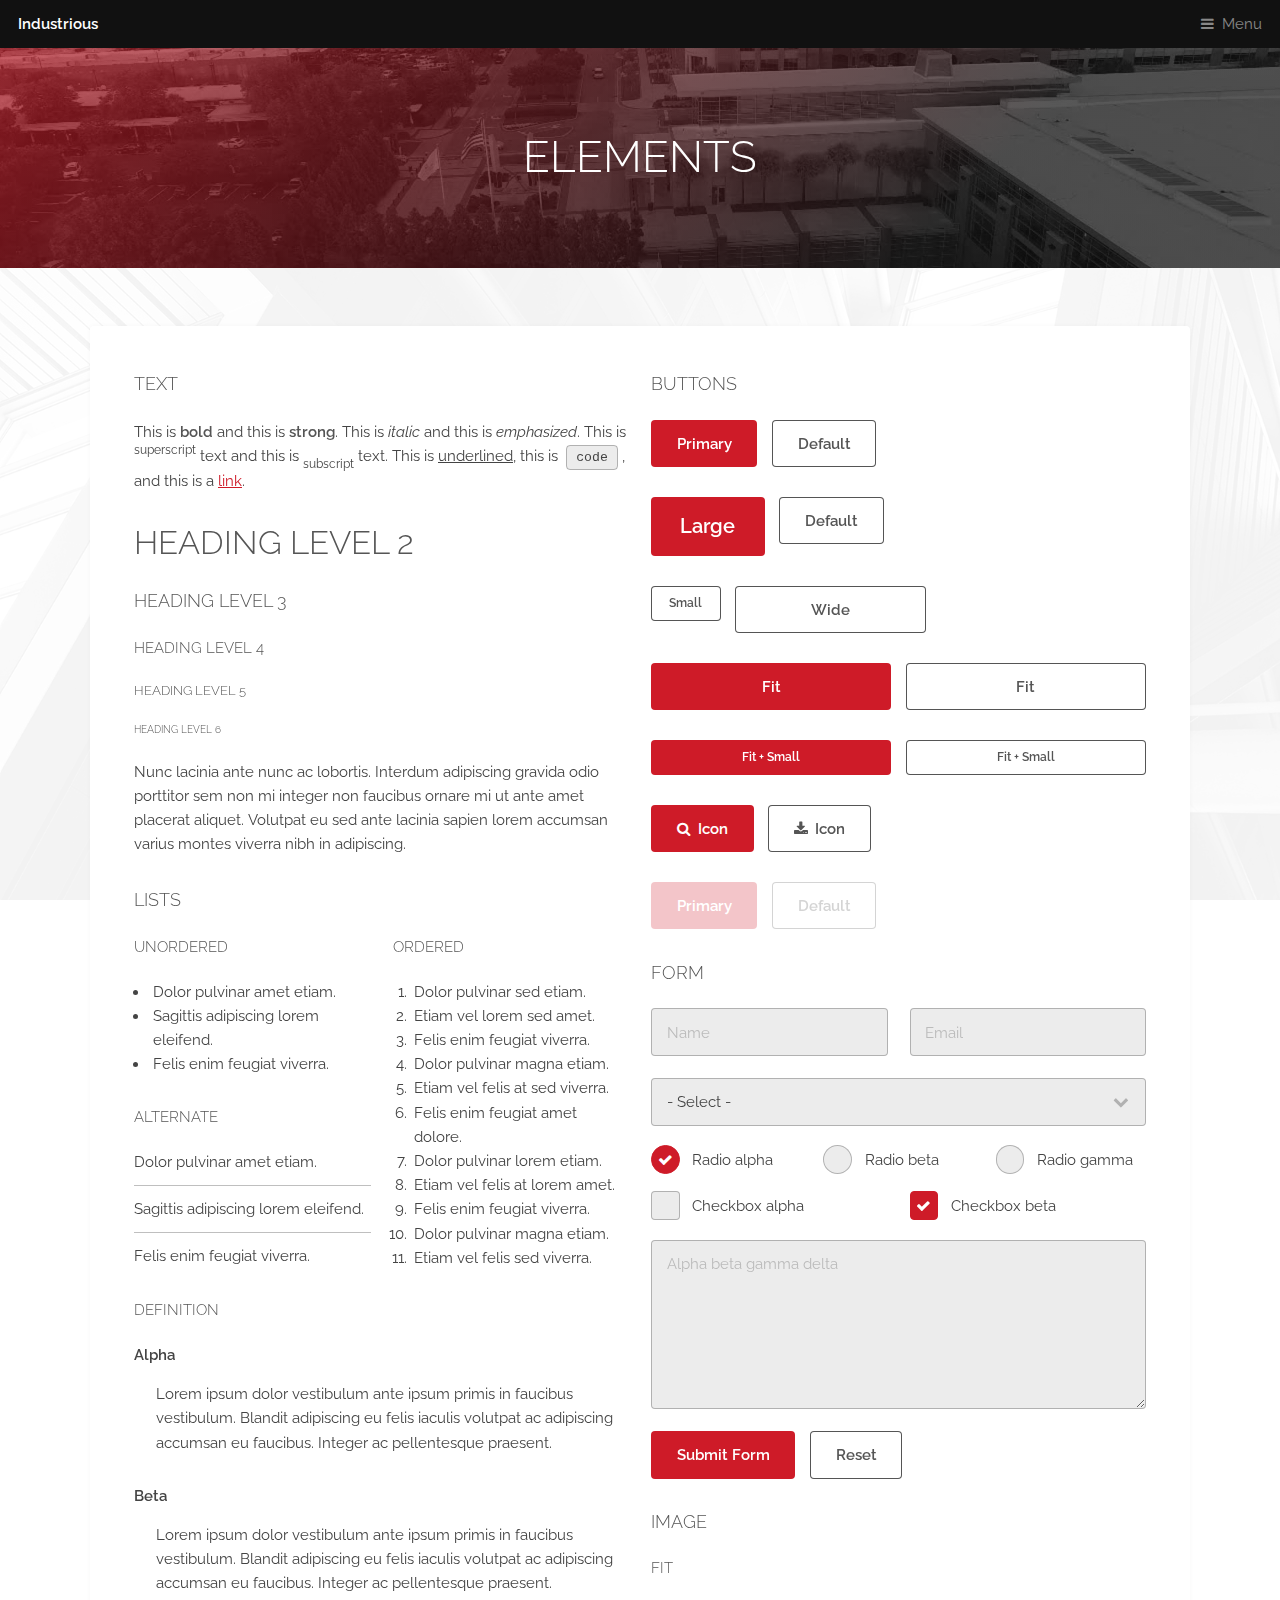
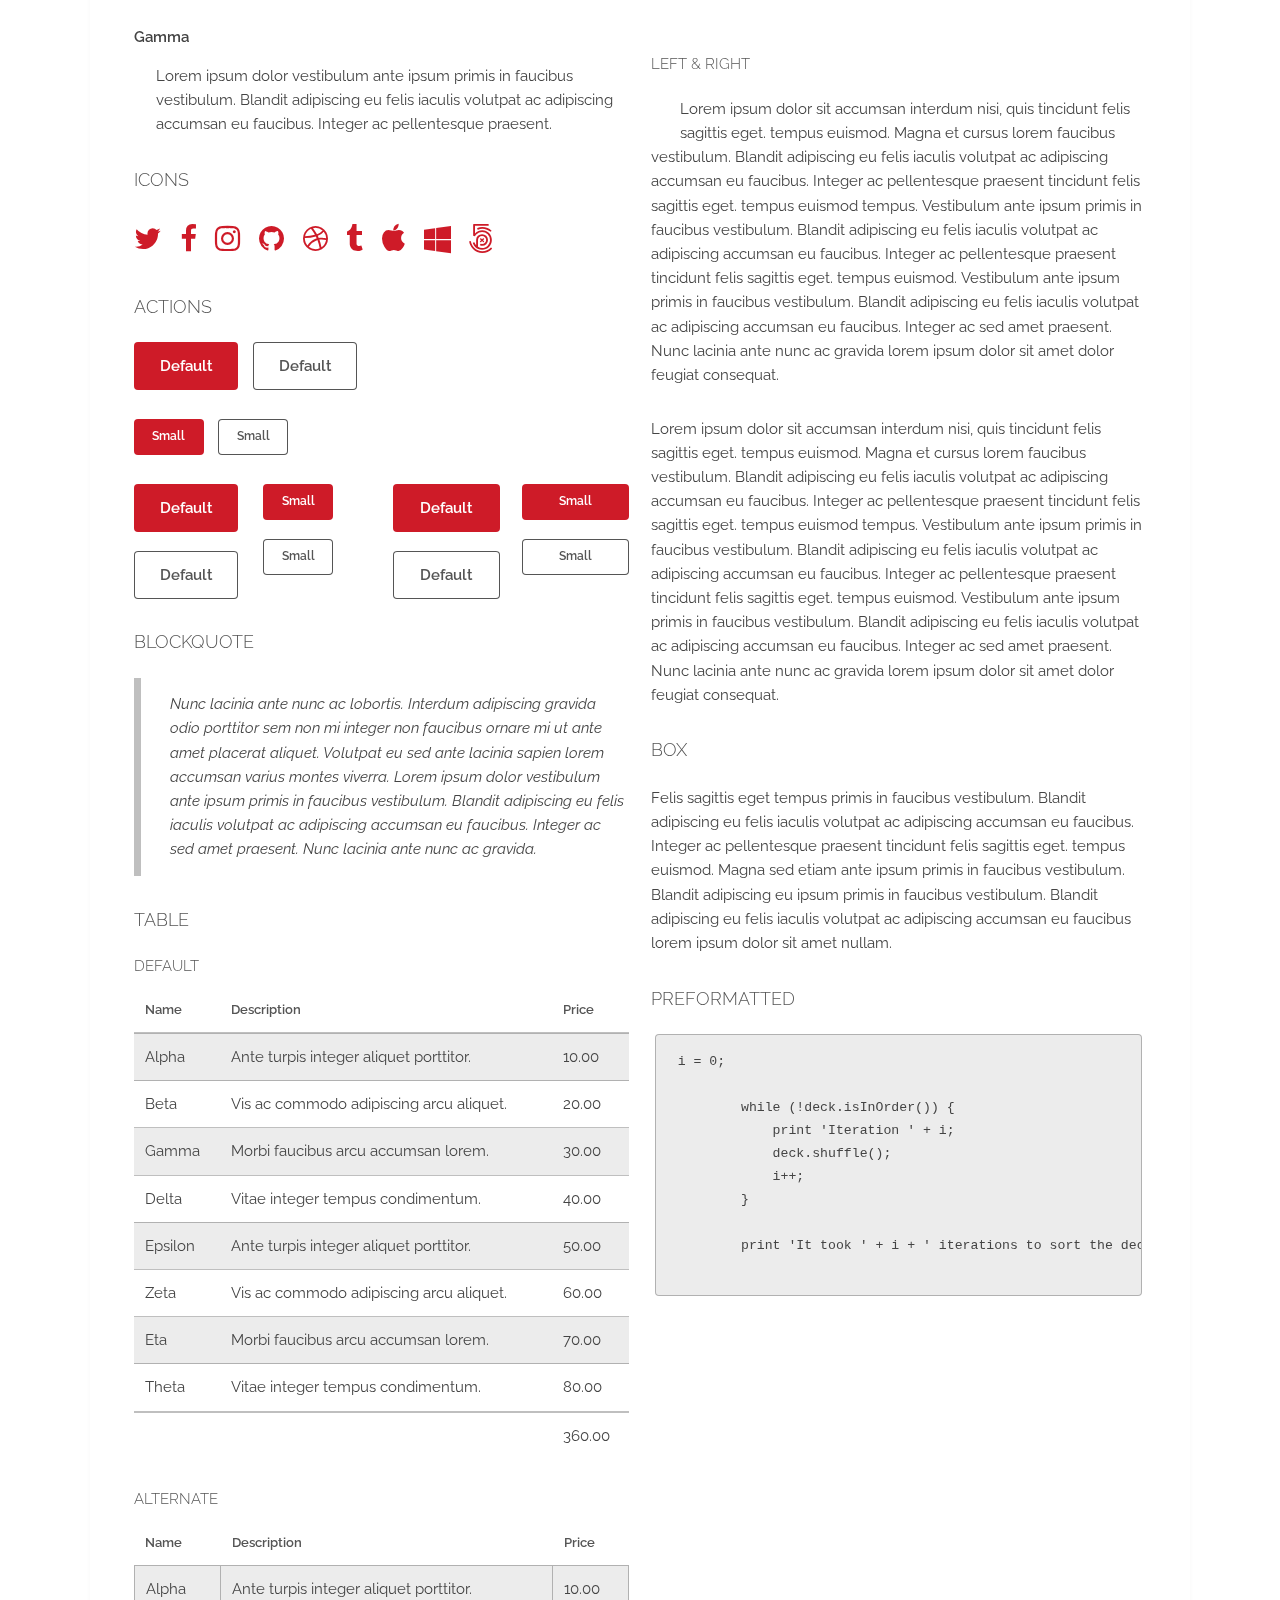
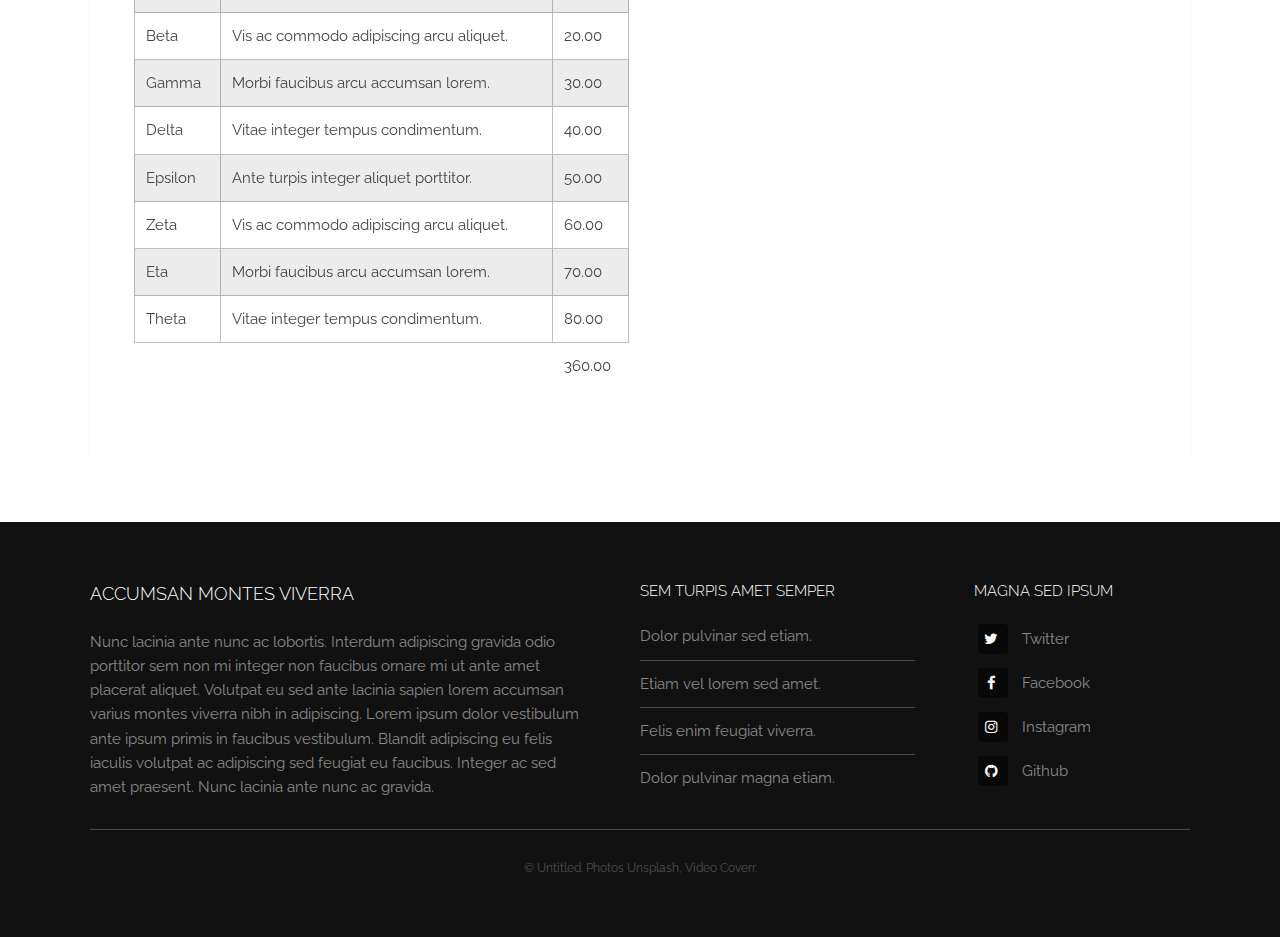
==== elements.html @ acea8f7f "website for diasproj" ====
<!DOCTYPE HTML>
<!--
	Industrious by TEMPLATED
	templated.co @templatedco
	Released for free under the Creative Commons Attribution 3.0 license (templated.co/license)
-->
<html>
	<head>
		<title>Elements - Industrious by TEMPLATED</title>
		<meta charset="utf-8" />
		<meta name="viewport" content="width=device-width, initial-scale=1, user-scalable=no" />
		<meta name="description" content="" />
		<meta name="keywords" content="" />
		<link rel="stylesheet" href="assets/css/main.css" />
	</head>
	<body class="is-preload">

		<!-- Header -->
			<header id="header">
				<a class="logo" href="index.html">Industrious</a>
				<nav>
					<a href="#menu">Menu</a>
				</nav>
			</header>

		<!-- Nav -->
			<nav id="menu">
				<ul class="links">
					<li><a href="index.html">Home</a></li>
					<li><a href="elements.html">Elements</a></li>
					<li><a href="generic.html">Generic</a></li>
				</ul>
			</nav>

		<!-- Heading -->
			<div id="heading" >
				<h1>Elements</h1>
			</div>

		<!-- Main -->
			<section id="main" class="wrapper">
				<div class="inner">
					<div class="content">

					<!-- Elements -->
						<div class="row">
							<div class="col-6 col-12-medium">

								<!-- Text -->
									<h3>Text</h3>
									<p>This is <b>bold</b> and this is <strong>strong</strong>. This is <i>italic</i> and this
									is <em>emphasized</em>.
									This is <sup>superscript</sup> text and this is <sub>subscript</sub> text.
									This is <u>underlined</u>, this is <code>code</code>, and this is a <a href="#">link</a>.</p>
									<h2>Heading Level 2</h2>
									<h3>Heading Level 3</h3>
									<h4>Heading Level 4</h4>
									<h5>Heading Level 5</h5>
									<h6>Heading Level 6</h6>
									<p>Nunc lacinia ante nunc ac lobortis. Interdum adipiscing gravida odio porttitor sem
									non mi integer non faucibus ornare mi ut ante amet placerat aliquet. Volutpat eu sed
									ante lacinia sapien lorem accumsan varius montes viverra nibh in adipiscing.</p>

								<!-- Lists -->
									<h3>Lists</h3>
									<div class="row">
										<div class="col-6 col-12-small">
											<h4>Unordered</h4>
											<ul>
												<li>Dolor pulvinar amet etiam.</li>
												<li>Sagittis adipiscing lorem eleifend.</li>
												<li>Felis enim feugiat viverra.</li>
											</ul>
											<h4>Alternate</h4>
											<ul class="alt">
												<li>Dolor pulvinar amet etiam.</li>
												<li>Sagittis adipiscing lorem eleifend.</li>
												<li>Felis enim feugiat viverra.</li>
											</ul>
										</div>
										<div class="col-6 col-12-small">
											<h4>Ordered</h4>
											<ol>
												<li>Dolor pulvinar sed etiam.</li>
												<li>Etiam vel lorem sed amet.</li>
												<li>Felis enim feugiat viverra.</li>
												<li>Dolor pulvinar magna etiam.</li>
												<li>Etiam vel felis at sed viverra.</li>
												<li>Felis enim feugiat amet dolore.</li>
												<li>Dolor pulvinar lorem etiam.</li>
												<li>Etiam vel felis at lorem amet.</li>
												<li>Felis enim feugiat viverra.</li>
												<li>Dolor pulvinar magna etiam.</li>
												<li>Etiam vel felis sed viverra.</li>
											</ol>
										</div>
									</div>
									<h4>Definition</h4>
									<dl>
										<dt>Alpha</dt>
										<dd>
											<p>Lorem ipsum dolor vestibulum ante ipsum primis in faucibus vestibulum.
											Blandit adipiscing eu felis iaculis volutpat ac adipiscing accumsan eu faucibus.
											Integer ac pellentesque praesent.</p>
										</dd>
										<dt>Beta</dt>
										<dd>
											<p>Lorem ipsum dolor vestibulum ante ipsum primis in faucibus vestibulum.
											Blandit adipiscing eu felis iaculis volutpat ac adipiscing accumsan eu faucibus.
											Integer ac pellentesque praesent.</p>
										</dd>
										<dt>Gamma</dt>
										<dd>
											<p>Lorem ipsum dolor vestibulum ante ipsum primis in faucibus vestibulum.
											Blandit adipiscing eu felis iaculis volutpat ac adipiscing accumsan eu faucibus.
											Integer ac pellentesque praesent.</p>
										</dd>
									</dl>

								<!-- Icons -->
									<h3>Icons</h3>
									<ul class="icons">
										<li><a href="#" class="icon fa-twitter"><span class="label">Twitter</span></a></li>
										<li><a href="#" class="icon fa-facebook"><span class="label">Facebook</span></a></li>
										<li><a href="#" class="icon fa-instagram"><span class="label">Instagram</span></a></li>
										<li><a href="#" class="icon fa-github"><span class="label">Github</span></a></li>
										<li><a href="#" class="icon fa-dribbble"><span class="label">Dribbble</span></a></li>
										<li><a href="#" class="icon fa-tumblr"><span class="label">Tumblr</span></a></li>
										<li><a href="#" class="icon fa-apple"><span class="label">Apple</span></a></li>
										<li><a href="#" class="icon fa-windows"><span class="label">Windows</span></a></li>
										<li><a href="#" class="icon fa-500px"><span class="label">500px</span></a></li>
									</ul>

								<!-- Actions -->
									<h3>Actions</h3>
									<ul class="actions">
										<li><a href="#" class="button primary">Default</a></li>
										<li><a href="#" class="button">Default</a></li>
									</ul>
									<ul class="actions">
										<li><a href="#" class="button primary small">Small</a></li>
										<li><a href="#" class="button small">Small</a></li>
									</ul>
									<div class="row">
										<div class="col-3 col-12-small">
											<ul class="actions stacked">
												<li><a href="#" class="button primary">Default</a></li>
												<li><a href="#" class="button">Default</a></li>
											</ul>
										</div>
										<div class="col-3 col-12-small">
											<ul class="actions stacked">
												<li><a href="#" class="button primary small">Small</a></li>
												<li><a href="#" class="button small">Small</a></li>
											</ul>
										</div>
										<div class="col-3 col-12-small">
											<ul class="actions stacked">
												<li><a href="#" class="button primary fit">Default</a></li>
												<li><a href="#" class="button fit">Default</a></li>
											</ul>
										</div>
										<div class="col-3 col-12-small">
											<ul class="actions stacked">
												<li><a href="#" class="button primary small fit">Small</a></li>
												<li><a href="#" class="button small fit">Small</a></li>
											</ul>
										</div>
									</div>

								<!-- Blockquote -->
									<h3>Blockquote</h3>
									<blockquote>Nunc lacinia ante nunc ac lobortis. Interdum adipiscing gravida odio
									porttitor sem non mi integer non faucibus ornare mi ut ante amet placerat aliquet.
									Volutpat eu sed ante lacinia sapien lorem accumsan varius montes viverra. Lorem ipsum
									dolor vestibulum ante ipsum primis in faucibus vestibulum. Blandit adipiscing eu felis
									iaculis volutpat ac adipiscing accumsan eu faucibus. Integer ac sed amet praesent. Nunc
									lacinia ante nunc ac gravida.</blockquote>

								<!-- Table -->
									<h3>Table</h3>
									<h4>Default</h4>
									<div class="table-wrapper">
										<table>
											<thead>
												<tr>
													<th>Name</th>
													<th>Description</th>
													<th>Price</th>
												</tr>
											</thead>
											<tbody>
												<tr>
													<td>Alpha</td>
													<td>Ante turpis integer aliquet porttitor.</td>
													<td>10.00</td>
												</tr>
												<tr>
													<td>Beta</td>
													<td>Vis ac commodo adipiscing arcu aliquet.</td>
													<td>20.00</td>
												</tr>
												<tr>
													<td>Gamma</td>
													<td>Morbi faucibus arcu accumsan lorem.</td>
													<td>30.00</td>
												</tr>
												<tr>
													<td>Delta</td>
													<td>Vitae integer tempus condimentum.</td>
													<td>40.00</td>
												</tr>
												<tr>
													<td>Epsilon</td>
													<td>Ante turpis integer aliquet porttitor.</td>
													<td>50.00</td>
												</tr>
												<tr>
													<td>Zeta</td>
													<td>Vis ac commodo adipiscing arcu aliquet.</td>
													<td>60.00</td>
												</tr>
												<tr>
													<td>Eta</td>
													<td>Morbi faucibus arcu accumsan lorem.</td>
													<td>70.00</td>
												</tr>
												<tr>
													<td>Theta</td>
													<td>Vitae integer tempus condimentum.</td>
													<td>80.00</td>
												</tr>
											</tbody>
											<tfoot>
												<tr>
													<td colspan="2"></td>
													<td>360.00</td>
												</tr>
											</tfoot>
										</table>
									</div>
									<h4>Alternate</h4>
									<div class="table-wrapper">
										<table class="alt">
											<thead>
												<tr>
													<th>Name</th>
													<th>Description</th>
													<th>Price</th>
												</tr>
											</thead>
											<tbody>
												<tr>
													<td>Alpha</td>
													<td>Ante turpis integer aliquet porttitor.</td>
													<td>10.00</td>
												</tr>
												<tr>
													<td>Beta</td>
													<td>Vis ac commodo adipiscing arcu aliquet.</td>
													<td>20.00</td>
												</tr>
												<tr>
													<td>Gamma</td>
													<td>Morbi faucibus arcu accumsan lorem.</td>
													<td>30.00</td>
												</tr>
												<tr>
													<td>Delta</td>
													<td>Vitae integer tempus condimentum.</td>
													<td>40.00</td>
												</tr>
												<tr>
													<td>Epsilon</td>
													<td>Ante turpis integer aliquet porttitor.</td>
													<td>50.00</td>
												</tr>
												<tr>
													<td>Zeta</td>
													<td>Vis ac commodo adipiscing arcu aliquet.</td>
													<td>60.00</td>
												</tr>
												<tr>
													<td>Eta</td>
													<td>Morbi faucibus arcu accumsan lorem.</td>
													<td>70.00</td>
												</tr>
												<tr>
													<td>Theta</td>
													<td>Vitae integer tempus condimentum.</td>
													<td>80.00</td>
												</tr>
											</tbody>
											<tfoot>
												<tr>
													<td colspan="2"></td>
													<td>360.00</td>
												</tr>
											</tfoot>
										</table>
									</div>

							</div>
							<div class="col-6 col-12-medium">

								<!-- Buttons -->
									<h3>Buttons</h3>
									<ul class="actions">
										<li><a href="#" class="button primary">Primary</a></li>
										<li><a href="#" class="button">Default</a></li>
									</ul>
									<ul class="actions">
										<li><a href="#" class="button primary large">Large</a></li>
										<li><a href="#" class="button">Default</a></li>
									</ul>
									<ul class="actions">
										<li><a href="#" class="button small">Small</a></li>
										<li><a href="#" class="button wide">Wide</a></li>
									</ul>
									<ul class="actions fit">
										<li><a href="#" class="button primary fit">Fit</a></li>
										<li><a href="#" class="button fit">Fit</a></li>
									</ul>
									<ul class="actions fit">
										<li><a href="#" class="button primary fit small">Fit + Small</a></li>
										<li><a href="#" class="button fit small">Fit + Small</a></li>
									</ul>
									<ul class="actions">
										<li><a href="#" class="button primary icon fa-search">Icon</a></li>
										<li><a href="#" class="button icon fa-download">Icon</a></li>
									</ul>
									<ul class="actions">
										<li><span class="button primary disabled">Primary</span></li>
										<li><span class="button disabled">Default</span></li>
									</ul>

								<!-- Form -->
									<h3>Form</h3>
									<form method="post" action="#">
										<div class="row gtr-uniform">
											<div class="col-6 col-12-xsmall">
												<input type="text" name="name" id="name" value="" placeholder="Name" />
											</div>
											<div class="col-6 col-12-xsmall">
												<input type="email" name="email" id="email" value="" placeholder="Email" />
											</div>
											<!-- Break -->
											<div class="col-12">
												<select name="category" id="category">
													<option value="">- Select -</option>
													<option value="alpha">Option alpha</option>
													<option value="beta">Option beta</option>
													<option value="gamma">Option gamma</option>
													<option value="delta">Option delta</option>
													<option value="epsilon">Option epsilon</option>
													<option value="zeta">Option zeta</option>
													<option value="eta">Option eta</option>
													<option value="theta">Option theta</option>
												</select>
											</div>
											<!-- Break -->
											<div class="col-4 col-12-small">
												<input type="radio" id="radio-alpha" name="radio" checked>
												<label for="radio-alpha">Radio alpha</label>
											</div>
											<div class="col-4 col-12-small">
												<input type="radio" id="radio-beta" name="radio">
												<label for="radio-beta">Radio beta</label>
											</div>
											<div class="col-4 col-12-small">
												<input type="radio" id="radio-gamma" name="radio">
												<label for="radio-gamma">Radio gamma</label>
											</div>
											<!-- Break -->
											<div class="col-6 col-12-small">
												<input type="checkbox" id="checkbox-alpha" name="checkbox">
												<label for="checkbox-alpha">Checkbox alpha</label>
											</div>
											<div class="col-6 col-12-small">
												<input type="checkbox" id="checkbox-beta" name="checkbox" checked>
												<label for="checkbox-beta">Checkbox beta</label>
											</div>
											<!-- Break -->
											<div class="col-12">
												<textarea name="textarea" id="textarea" placeholder="Alpha beta gamma delta" rows="6"></textarea>
											</div>
											<!-- Break -->
											<div class="col-12">
												<ul class="actions">
													<li><input type="submit" value="Submit Form" class="primary" /></li>
													<li><input type="reset" value="Reset" /></li>
												</ul>
											</div>
										</div>
									</form>

								<!-- Image -->
									<h3>Image</h3>
									<h4>Fit</h4>
									<span class="image fit"><img src="images/pic01.png" alt="" /></span>
									<div class="box alt">
										<div class="row gtr-50 gtr-uniform">
											<div class="col-4"><span class="image fit"><img src="images/pic01.png" alt="" /></span></div>
											<div class="col-4"><span class="image fit"><img src="images/pic01.png" alt="" /></span></div>
											<div class="col-4"><span class="image fit"><img src="images/pic01.png" alt="" /></span></div>
											<!-- Break -->
											<div class="col-4"><span class="image fit"><img src="images/pic01.png" alt="" /></span></div>
											<div class="col-4"><span class="image fit"><img src="images/pic01.png" alt="" /></span></div>
											<div class="col-4"><span class="image fit"><img src="images/pic01.png" alt="" /></span></div>
											<!-- Break -->
											<div class="col-4"><span class="image fit"><img src="images/pic01.png" alt="" /></span></div>
											<div class="col-4"><span class="image fit"><img src="images/pic01.png" alt="" /></span></div>
											<div class="col-4"><span class="image fit"><img src="images/pic01.png" alt="" /></span></div>
										</div>
									</div>
									<h4>Left &amp; Right</h4>
									<p>
										<span class="image left"><img src="images/pic02.png" alt="" /></span>
										Lorem ipsum dolor sit accumsan interdum nisi, quis tincidunt felis sagittis eget.
										tempus euismod. Magna et cursus lorem faucibus vestibulum. Blandit adipiscing eu
										felis iaculis volutpat ac adipiscing accumsan eu faucibus. Integer ac pellentesque
										praesent tincidunt felis sagittis eget. tempus euismod tempus. Vestibulum ante ipsum
										primis in faucibus vestibulum. Blandit adipiscing eu felis iaculis volutpat ac
										adipiscing accumsan eu faucibus. Integer ac pellentesque praesent tincidunt felis
										sagittis eget. tempus euismod. Vestibulum ante ipsum primis in faucibus vestibulum.
										Blandit adipiscing eu felis iaculis volutpat ac adipiscing accumsan eu faucibus.
										Integer ac sed amet praesent. Nunc lacinia ante nunc ac gravida lorem ipsum dolor
										sit amet dolor feugiat consequat.
									</p>
									<p>
										<span class="image right"><img src="images/pic02.png" alt="" /></span>
										Lorem ipsum dolor sit accumsan interdum nisi, quis tincidunt felis sagittis eget.
										tempus euismod. Magna et cursus lorem faucibus vestibulum. Blandit adipiscing eu
										felis iaculis volutpat ac adipiscing accumsan eu faucibus. Integer ac pellentesque
										praesent tincidunt felis sagittis eget. tempus euismod tempus. Vestibulum ante ipsum
										primis in faucibus vestibulum. Blandit adipiscing eu felis iaculis volutpat ac
										adipiscing accumsan eu faucibus. Integer ac pellentesque praesent tincidunt felis
										sagittis eget. tempus euismod. Vestibulum ante ipsum primis in faucibus vestibulum.
										Blandit adipiscing eu felis iaculis volutpat ac adipiscing accumsan eu faucibus.
										Integer ac sed amet praesent. Nunc lacinia ante nunc ac gravida lorem ipsum dolor
										sit amet dolor feugiat consequat.
									</p>

								<!-- Box -->
									<h3>Box</h3>
									<div class="box">
										<p>Felis sagittis eget tempus primis in faucibus vestibulum. Blandit adipiscing eu
										felis iaculis volutpat ac adipiscing accumsan eu faucibus. Integer ac pellentesque
										praesent tincidunt felis sagittis eget. tempus euismod. Magna sed etiam ante ipsum
										primis in faucibus vestibulum. Blandit adipiscing eu ipsum primis in faucibus
										vestibulum. Blandit adipiscing eu felis iaculis volutpat ac adipiscing accumsan eu
										faucibus lorem ipsum dolor sit amet nullam.</p>
									</div>

								<!-- Preformatted Code -->
									<h3>Preformatted</h3>
									<pre><code>i = 0;

	while (!deck.isInOrder()) {
	    print 'Iteration ' + i;
	    deck.shuffle();
	    i++;
	}

	print 'It took ' + i + ' iterations to sort the deck.';
	</code></pre>

							</div>
						</div>
					</div>
				</div>
			</section>

		<!-- Footer -->
			<footer id="footer">
				<div class="inner">
					<div class="content">
						<section>
							<h3>Accumsan montes viverra</h3>
							<p>Nunc lacinia ante nunc ac lobortis. Interdum adipiscing gravida odio porttitor sem non mi integer non faucibus ornare mi ut ante amet placerat aliquet. Volutpat eu sed ante lacinia sapien lorem accumsan varius montes viverra nibh in adipiscing. Lorem ipsum dolor vestibulum ante ipsum primis in faucibus vestibulum. Blandit adipiscing eu felis iaculis volutpat ac adipiscing sed feugiat eu faucibus. Integer ac sed amet praesent. Nunc lacinia ante nunc ac gravida.</p>
						</section>
						<section>
							<h4>Sem turpis amet semper</h4>
							<ul class="alt">
								<li><a href="#">Dolor pulvinar sed etiam.</a></li>
								<li><a href="#">Etiam vel lorem sed amet.</a></li>
								<li><a href="#">Felis enim feugiat viverra.</a></li>
								<li><a href="#">Dolor pulvinar magna etiam.</a></li>
							</ul>
						</section>
						<section>
							<h4>Magna sed ipsum</h4>
							<ul class="plain">
								<li><a href="#"><i class="icon fa-twitter">&nbsp;</i>Twitter</a></li>
								<li><a href="#"><i class="icon fa-facebook">&nbsp;</i>Facebook</a></li>
								<li><a href="#"><i class="icon fa-instagram">&nbsp;</i>Instagram</a></li>
								<li><a href="#"><i class="icon fa-github">&nbsp;</i>Github</a></li>
							</ul>
						</section>
					</div>
					<div class="copyright">
						&copy; Untitled. Photos <a href="https://unsplash.co">Unsplash</a>, Video <a href="https://coverr.co">Coverr</a>.
					</div>
				</div>
			</footer>

		<!-- Scripts -->
			<script src="assets/js/jquery.min.js"></script>
			<script src="assets/js/browser.min.js"></script>
			<script src="assets/js/breakpoints.min.js"></script>
			<script src="assets/js/util.js"></script>
			<script src="assets/js/main.js"></script>

	</body>
</html>
---- assets/css/main.css ----
@import url(font-awesome.min.css);
@import url("https://fonts.googleapis.com/css?family=Raleway:200,300,400,500,600");
/*
	Industrious by TEMPLATED
	templated.co @templatedco
	Released for free under the Creative Commons Attribution 3.0 license (templated.co/license)
*/
/* Basic */
@-ms-viewport {
  width: device-width; }
body {
  -ms-overflow-style: scrollbar; }

@media screen and (max-width: 480px) {
  html, body {
    min-width: 320px; } }
html {
  box-sizing: border-box; }

*, *:before, *:after {
  box-sizing: inherit; }

body {
  background: #ffffff; }
  body.is-preload *, body.is-preload *:before, body.is-preload *:after {
    -moz-animation: none !important;
    -webkit-animation: none !important;
    -ms-animation: none !important;
    animation: none !important;
    -moz-transition: none !important;
    -webkit-transition: none !important;
    -ms-transition: none !important;
    transition: none !important; }

html, body, div, span, applet, object,
iframe, h1, h2, h3, h4, h5, h6, p, blockquote,
pre, a, abbr, acronym, address, big, cite,
code, del, dfn, em, img, ins, kbd, q, s, samp,
small, strike, strong, sub, sup, tt, var, b,
u, i, center, dl, dt, dd, ol, ul, li, fieldset,
form, label, legend, table, caption, tbody,
tfoot, thead, tr, th, td, article, aside,
canvas, details, embed, figure, figcaption,
footer, header, hgroup, menu, nav, output, ruby,
section, summary, time, mark, audio, video {
  margin: 0;
  padding: 0;
  border: 0;
  font-size: 100%;
  font: inherit;
  vertical-align: baseline; }

article, aside, details, figcaption, figure,
footer, header, hgroup, menu, nav, section {
  display: block; }

body {
  line-height: 1; }

ol, ul {
  list-style: none; }

blockquote, q {
  quotes: none; }
  blockquote:before, blockquote:after, q:before, q:after {
    content: '';
    content: none; }

table {
  border-collapse: collapse;
  border-spacing: 0; }

body {
  -webkit-text-size-adjust: none; }

mark {
  background-color: transparent;
  color: inherit; }

input::-moz-focus-inner {
  border: 0;
  padding: 0; }

input, select, textarea {
  -moz-appearance: none;
  -webkit-appearance: none;
  -ms-appearance: none;
  appearance: none; }

/* Typography */
html {
  font-size: 13pt; }
  @media screen and (max-width: 1680px) {
    html {
      font-size: 11pt; } }
  @media screen and (max-width: 980px) {
    html {
      font-size: 12pt; } }
  @media screen and (max-width: 480px) {
    html {
      font-size: 11pt; } }

body {
  background-color: #ffffff;
  color: #444444; }

body, input, select, textarea {
  font-family: "Raleway", Arial, Helvetica, sans-serif;
  font-weight: 400;
  font-size: 1rem;
  line-height: 1.65; }

a {
  -moz-transition: color 0.2s ease-in-out;
  -webkit-transition: color 0.2s ease-in-out;
  -ms-transition: color 0.2s ease-in-out;
  transition: color 0.2s ease-in-out;
  text-decoration: underline; }
  a:hover {
    text-decoration: none; }

strong, b {
  font-weight: 600; }

em, i {
  font-style: italic; }

p {
  margin: 0 0 2rem 0; }

header.special {
  text-align: center;
  margin-bottom: 4rem; }
  header.special p {
    max-width: 75%;
    margin-left: auto;
    margin-right: auto; }

h1, h2, h3, h4, h5, h6 {
  font-weight: 300;
  line-height: 1.5;
  text-transform: uppercase;
  margin: 0 0 1.5rem 0; }
  h1 a, h2 a, h3 a, h4 a, h5 a, h6 a {
    color: inherit;
    text-decoration: none; }

h1 {
  font-size: 3rem;
  line-height: 1.2; }

h2 {
  font-size: 2.25rem;
  line-height: 1.3; }

h3 {
  font-size: 1.25rem; }

h4 {
  font-size: 1rem; }

h5 {
  font-size: 0.9rem; }

h6 {
  font-size: 0.7rem; }

@media screen and (max-width: 736px) {
  h1 {
    font-size: 2.75rem;
    line-height: 1.3; }

  h2 {
    font-size: 1.75rem;
    line-height: 1.5; }

  h3 {
    font-size: 1.25rem; } }
sub {
  font-size: 0.8rem;
  position: relative;
  top: 0.5rem; }

sup {
  font-size: 0.8rem;
  position: relative;
  top: -0.5rem; }

blockquote {
  border-left: solid 0.5rem;
  font-style: italic;
  margin: 0 0 2rem 0;
  padding: 1rem 0 1rem 2rem; }

code {
  border-radius: 4px;
  border: solid 1px;
  font-family: "Courier New", monospace;
  font-size: 0.9rem;
  margin: 0 0.25rem;
  padding: 0.25rem 0.65rem; }

pre {
  -webkit-overflow-scrolling: touch;
  font-family: "Courier New", monospace;
  font-size: 0.9rem;
  margin: 0 0 2rem 0; }
  pre code {
    display: block;
    line-height: 1.75;
    padding: 1rem 1.5rem;
    overflow-x: auto; }

hr {
  border: 0;
  border-bottom: solid 1px;
  margin: 2rem 0; }
  hr.major {
    margin: 4rem 0; }

input, select, textarea {
  color: #555555; }

a {
  color: #ce1b28; }

strong, b {
  color: #555555; }

h1, h2, h3, h4, h5, h6 {
  color: #555555; }

blockquote {
  border-left-color: rgba(0, 0, 0, 0.25); }

code {
  background: rgba(0, 0, 0, 0.075);
  border-color: rgba(0, 0, 0, 0.25); }

hr {
  border-bottom-color: rgba(0, 0, 0, 0.25); }

/* Inner */
.inner {
  margin: 0 auto;
  width: 75rem;
  max-width: calc(100% - 6rem); }
  @media screen and (max-width: 480px) {
    .inner {
      max-width: calc(100% - 3rem); } }

/* Button */
input[type="submit"],
input[type="reset"],
input[type="button"],
button,
.button {
  -moz-appearance: none;
  -webkit-appearance: none;
  -ms-appearance: none;
  appearance: none;
  -moz-transition: background-color 0.2s ease-in-out, box-shadow 0.2s ease-in-out, color 0.2s ease-in-out;
  -webkit-transition: background-color 0.2s ease-in-out, box-shadow 0.2s ease-in-out, color 0.2s ease-in-out;
  -ms-transition: background-color 0.2s ease-in-out, box-shadow 0.2s ease-in-out, color 0.2s ease-in-out;
  transition: background-color 0.2s ease-in-out, box-shadow 0.2s ease-in-out, color 0.2s ease-in-out;
  border: 0;
  border-radius: 4px;
  cursor: pointer;
  display: inline-block;
  font-weight: 600;
  height: 3.25rem;
  line-height: 3.25rem;
  padding: 0 1.75rem;
  text-align: center;
  text-decoration: none;
  white-space: nowrap; }
  input[type="submit"].small,
  input[type="reset"].small,
  input[type="button"].small,
  button.small,
  .button.small {
    font-size: 0.8rem;
    height: 2.4375rem;
    line-height: 2.4375rem;
    padding: 0 1.25rem; }
  input[type="submit"].large,
  input[type="reset"].large,
  input[type="button"].large,
  button.large,
  .button.large {
    font-size: 1.35rem;
    height: 4.0625rem;
    line-height: 4.0625rem;
    padding: 0 2rem; }
  input[type="submit"].wide,
  input[type="reset"].wide,
  input[type="button"].wide,
  button.wide,
  .button.wide {
    min-width: 13rem; }
  input[type="submit"].icon:before,
  input[type="reset"].icon:before,
  input[type="button"].icon:before,
  button.icon:before,
  .button.icon:before {
    margin-right: 0.5rem; }
  input[type="submit"].fit,
  input[type="reset"].fit,
  input[type="button"].fit,
  button.fit,
  .button.fit {
    width: 100%; }
  input[type="submit"].disabled, input[type="submit"]:disabled,
  input[type="reset"].disabled,
  input[type="reset"]:disabled,
  input[type="button"].disabled,
  input[type="button"]:disabled,
  button.disabled,
  button:disabled,
  .button.disabled,
  .button:disabled {
    pointer-events: none;
    opacity: 0.25; }

input[type="submit"],
input[type="reset"],
input[type="button"],
button,
.button {
  background-color: transparent;
  box-shadow: inset 0 0 0 1px #555555;
  color: #555555 !important; }
  input[type="submit"]:hover,
  input[type="reset"]:hover,
  input[type="button"]:hover,
  button:hover,
  .button:hover {
    box-shadow: inset 0 0 0 1px #ce1b28;
    color: #ce1b28 !important; }
    input[type="submit"]:hover:active,
    input[type="reset"]:hover:active,
    input[type="button"]:hover:active,
    button:hover:active,
    .button:hover:active {
      background-color: rgba(206, 27, 40, 0.25); }
  input[type="submit"].primary,
  input[type="reset"].primary,
  input[type="button"].primary,
  button.primary,
  .button.primary {
    box-shadow: none;
    background-color: #ce1b28;
    color: #ffffff !important; }
    input[type="submit"].primary:hover,
    input[type="reset"].primary:hover,
    input[type="button"].primary:hover,
    button.primary:hover,
    .button.primary:hover {
      background-color: #e2212f;
      box-shadow: none; }
      input[type="submit"].primary:hover:active,
      input[type="reset"].primary:hover:active,
      input[type="button"].primary:hover:active,
      button.primary:hover:active,
      .button.primary:hover:active {
        background-color: #b71824; }

/* Form */
form {
  margin: 0 0 2rem 0; }

input[type="text"],
input[type="password"],
input[type="email"],
input[type="tel"],
input[type="search"],
input[type="url"],
select,
textarea {
  -moz-appearance: none;
  -webkit-appearance: none;
  -ms-appearance: none;
  appearance: none;
  border-radius: 4px;
  border: none;
  border: solid 1px;
  color: inherit;
  display: block;
  outline: 0;
  padding: 0 1rem;
  text-decoration: none;
  width: 100%; }
  input[type="text"]:invalid,
  input[type="password"]:invalid,
  input[type="email"]:invalid,
  input[type="tel"]:invalid,
  input[type="search"]:invalid,
  input[type="url"]:invalid,
  select:invalid,
  textarea:invalid {
    box-shadow: none; }

label {
  display: block;
  font-size: 1rem;
  font-weight: 600;
  margin: 0 0 1rem 0; }

input[type="text"],
input[type="password"],
input[type="email"],
input[type="tel"],
input[type="search"],
input[type="url"] {
  height: 3.25rem; }

select {
  background-size: 1.25rem;
  background-repeat: no-repeat;
  background-position: calc(100% - 1rem) center;
  height: 3.25rem;
  padding-right: 3.25rem;
  text-overflow: ellipsis; }
  select:focus::-ms-value {
    background-color: transparent; }
  select::-ms-expand {
    display: none; }

textarea {
  padding: 0.75rem 1rem; }

input[type="checkbox"],
input[type="radio"] {
  -moz-appearance: none;
  -webkit-appearance: none;
  -ms-appearance: none;
  appearance: none;
  display: block;
  float: left;
  margin-right: -2rem;
  opacity: 0;
  width: 1rem;
  z-index: -1; }
  input[type="checkbox"] + label,
  input[type="radio"] + label {
    text-decoration: none;
    cursor: pointer;
    display: inline-block;
    font-size: 1rem;
    font-weight: 400;
    padding-left: 2.825rem;
    padding-right: 0.875rem;
    position: relative; }
    input[type="checkbox"] + label:before,
    input[type="radio"] + label:before {
      -moz-osx-font-smoothing: grayscale;
      -webkit-font-smoothing: antialiased;
      font-family: FontAwesome;
      font-style: normal;
      font-weight: normal;
      text-transform: none !important; }
    input[type="checkbox"] + label:before,
    input[type="radio"] + label:before {
      border-radius: 4px;
      border: solid 1px;
      content: '';
      display: inline-block;
      height: 1.95rem;
      left: 0;
      line-height: 1.86875rem;
      position: absolute;
      text-align: center;
      top: -0.1625rem;
      width: 1.95rem; }
  input[type="checkbox"]:checked + label:before,
  input[type="radio"]:checked + label:before {
    content: '\f00c'; }

input[type="checkbox"] + label:before {
  border-radius: 4px; }

input[type="radio"] + label:before {
  border-radius: 100%; }

::-webkit-input-placeholder {
  opacity: 1.0; }

:-moz-placeholder {
  opacity: 1.0; }

::-moz-placeholder {
  opacity: 1.0; }

:-ms-input-placeholder {
  opacity: 1.0; }

label {
  color: #555555; }

input[type="text"],
input[type="password"],
input[type="email"],
input[type="tel"],
input[type="search"],
input[type="url"],
select,
textarea {
  background-color: rgba(0, 0, 0, 0.075);
  border-color: rgba(0, 0, 0, 0.25); }
  input[type="text"]:focus,
  input[type="password"]:focus,
  input[type="email"]:focus,
  input[type="tel"]:focus,
  input[type="search"]:focus,
  input[type="url"]:focus,
  select:focus,
  textarea:focus {
    border-color: #ce1b28;
    box-shadow: 0 0 0 1px #ce1b28; }

select {
  background-image: url("data:image/svg+xml;charset=utf8,%3Csvg xmlns='http://www.w3.org/2000/svg' width='40' height='40' preserveAspectRatio='none' viewBox='0 0 40 40'%3E%3Cpath d='M9.4,12.3l10.4,10.4l10.4-10.4c0.2-0.2,0.5-0.4,0.9-0.4c0.3,0,0.6,0.1,0.9,0.4l3.3,3.3c0.2,0.2,0.4,0.5,0.4,0.9 c0,0.4-0.1,0.6-0.4,0.9L20.7,31.9c-0.2,0.2-0.5,0.4-0.9,0.4c-0.3,0-0.6-0.1-0.9-0.4L4.3,17.3c-0.2-0.2-0.4-0.5-0.4-0.9 c0-0.4,0.1-0.6,0.4-0.9l3.3-3.3c0.2-0.2,0.5-0.4,0.9-0.4S9.1,12.1,9.4,12.3z' fill='rgba(0, 0, 0, 0.25)' /%3E%3C/svg%3E"); }
  select option {
    color: #444444;
    background-color: #ffffff; }

input[type="checkbox"] + label,
input[type="radio"] + label {
  color: #444444; }
  input[type="checkbox"] + label:before,
  input[type="radio"] + label:before {
    background: rgba(0, 0, 0, 0.075);
    border-color: rgba(0, 0, 0, 0.25); }
input[type="checkbox"]:checked + label:before,
input[type="radio"]:checked + label:before {
  background-color: #ce1b28;
  border-color: #ce1b28;
  color: #ffffff; }
input[type="checkbox"]:focus + label:before,
input[type="radio"]:focus + label:before {
  border-color: #ce1b28;
  box-shadow: 0 0 0 1px #ce1b28; }

::-webkit-input-placeholder {
  color: #bbbbbb !important; }

:-moz-placeholder {
  color: #bbbbbb !important; }

::-moz-placeholder {
  color: #bbbbbb !important; }

:-ms-input-placeholder {
  color: #bbbbbb !important; }

/* List */
ol {
  list-style: decimal;
  margin: 0 0 2rem 0;
  padding-left: 1.25rem; }
  ol li {
    padding-left: 0.25rem; }

ul {
  list-style: disc;
  margin: 0 0 2rem 0;
  padding-left: 1rem; }
  ul li {
    padding-left: 0.325rem; }
  ul.plain {
    list-style: none;
    padding-left: 0; }
    ul.plain li {
      margin-bottom: 1rem; }
      ul.plain li .icon {
        border-radius: 4px;
        color: #ffffff;
        display: inline-block;
        margin-right: 1rem;
        text-align: center;
        width: 2rem;
        height: 2rem;
        line-height: 2rem;
        background: rgba(0, 0, 0, 0.5); }
  ul.alt {
    list-style: none;
    padding-left: 0; }
    ul.alt li {
      border-top: solid 1px;
      padding: 0.75rem 0; }
      ul.alt li:first-child {
        border-top: 0;
        padding-top: 0; }
      ul.alt li:last-child {
        padding-bottom: 0; }

dl {
  margin: 0 0 2rem 0; }
  dl dt {
    display: block;
    font-weight: 600;
    margin: 0 0 1rem 0; }
  dl dd {
    margin-left: 1.5rem; }

ul.alt li {
  border-top-color: rgba(0, 0, 0, 0.25); }

/* Table */
.table-wrapper {
  -webkit-overflow-scrolling: touch;
  overflow-x: auto; }

table {
  margin: 0 0 2rem 0;
  width: 100%; }
  table tbody tr {
    border: solid 1px;
    border-left: 0;
    border-right: 0; }
  table td {
    padding: 0.75rem 0.75rem; }
  table th {
    font-size: 0.9rem;
    font-weight: 600;
    padding: 0 0.75rem 0.75rem 0.75rem;
    text-align: left; }
  table thead {
    border-bottom: solid 2px; }
  table tfoot {
    border-top: solid 2px; }
  table.alt {
    border-collapse: separate; }
    table.alt tbody tr td {
      border: solid 1px;
      border-left-width: 0;
      border-top-width: 0; }
      table.alt tbody tr td:first-child {
        border-left-width: 1px; }
    table.alt tbody tr:first-child td {
      border-top-width: 1px; }
    table.alt thead {
      border-bottom: 0; }
    table.alt tfoot {
      border-top: 0; }

table tbody tr {
  border-color: rgba(0, 0, 0, 0.25); }
  table tbody tr:nth-child(2n + 1) {
    background-color: rgba(0, 0, 0, 0.075); }
table th {
  color: #555555; }
table thead {
  border-bottom-color: rgba(0, 0, 0, 0.25); }
table tfoot {
  border-top-color: rgba(0, 0, 0, 0.25); }
table.alt tbody tr td {
  border-color: rgba(0, 0, 0, 0.25); }

/* Highlights */
.highlights {
  width: 100%;
  margin: 2.5rem 0;
  display: -moz-flex;
  display: -webkit-flex;
  display: -ms-flex;
  display: flex;
  -moz-flex-wrap: wrap;
  -webkit-flex-wrap: wrap;
  -ms-flex-wrap: wrap;
  flex-wrap: wrap;
  -moz-align-items: -moz-stretch;
  -webkit-align-items: -webkit-stretch;
  -ms-align-items: -ms-stretch;
  align-items: stretch; }
  .highlights > * {
    -moz-flex-shrink: 1;
    -webkit-flex-shrink: 1;
    -ms-flex-shrink: 1;
    flex-shrink: 1;
    -moz-flex-grow: 0;
    -webkit-flex-grow: 0;
    -ms-flex-grow: 0;
    flex-grow: 0; }
  .highlights > * {
    width: 33.3333333333%; }
  .highlights > * {
    padding: 1.5rem;
    width: calc(33.3333333333% + 1rem); }
  .highlights > :nth-child(-n + 3) {
    padding-top: 0; }
  .highlights > :nth-last-child(-n + 3) {
    padding-bottom: 0; }
  .highlights > :nth-child(3n + 1) {
    padding-left: 0; }
  .highlights > :nth-child(3n) {
    padding-right: 0; }
  .highlights > :nth-child(3n + 1),
  .highlights > :nth-child(3n) {
    width: calc(33.3333333333% + -0.5rem); }
  .highlights .content {
    border-radius: 4px;
    height: 100%;
    padding: 3rem;
    text-align: center; }
    .highlights .content .icon {
      font-size: 5rem; }
  .highlights > div > :last-child {
    margin-bottom: 0; }
  @media screen and (max-width: 980px) {
    .highlights > * {
      width: 50%; }
    .highlights > * {
      padding: 1rem;
      width: calc(33.3333333333% + 0.6666666667rem); }
    .highlights > :nth-child(-n + 3) {
      padding-top: 1rem; }
    .highlights > :nth-last-child(-n + 3) {
      padding-bottom: 1rem; }
    .highlights > :nth-child(3n + 1) {
      padding-left: 1rem; }
    .highlights > :nth-child(3n) {
      padding-right: 1rem; }
    .highlights > :nth-child(3n + 1),
    .highlights > :nth-child(3n) {
      padding: 1rem;
      width: calc(50% + 1rem); }
    .highlights > * {
      padding: 1rem;
      width: calc(50% + 1rem); }
    .highlights > :nth-child(-n + 2) {
      padding-top: 0; }
    .highlights > :nth-last-child(-n + 2) {
      padding-bottom: 0; }
    .highlights > :nth-child(2n + 1) {
      padding-left: 0; }
    .highlights > :nth-child(2n) {
      padding-right: 0; }
    .highlights > :nth-child(2n + 1),
    .highlights > :nth-child(2n) {
      width: calc(50% + 0rem); }
    .highlights .content {
      padding: 2rem; } }
  @media screen and (max-width: 736px) {
    .highlights > * {
      width: 100%; }
    .highlights > * {
      padding: 1rem;
      width: calc(33.3333333333% + 0.6666666667rem); }
    .highlights > :nth-child(-n + 3) {
      padding-top: 1rem; }
    .highlights > :nth-last-child(-n + 3) {
      padding-bottom: 1rem; }
    .highlights > :nth-child(3n + 1) {
      padding-left: 1rem; }
    .highlights > :nth-child(3n) {
      padding-right: 1rem; }
    .highlights > :nth-child(3n + 1),
    .highlights > :nth-child(3n) {
      padding: 1rem;
      width: calc(100% + 2rem); }
    .highlights > * {
      padding: 1rem;
      width: calc(50% + 1rem); }
    .highlights > :nth-child(-n + 2) {
      padding-top: 1rem; }
    .highlights > :nth-last-child(-n + 2) {
      padding-bottom: 1rem; }
    .highlights > :nth-child(2n + 1) {
      padding-left: 1rem; }
    .highlights > :nth-child(2n) {
      padding-right: 1rem; }
    .highlights > :nth-child(2n + 1),
    .highlights > :nth-child(2n) {
      padding: 1rem;
      width: calc(100% + 2rem); }
    .highlights > * {
      padding: 1rem;
      width: calc(100% + 2rem); }
    .highlights > :nth-child(-n + 1) {
      padding-top: 0; }
    .highlights > :nth-last-child(-n + 1) {
      padding-bottom: 0; }
    .highlights > :nth-child(1n + 1) {
      padding-left: 0; }
    .highlights > :nth-child(1n) {
      padding-right: 0; }
    .highlights > :nth-child(1n + 1),
    .highlights > :nth-child(1n) {
      width: calc(100% + 1rem); } }

.highlights .content {
  background: #ffffff;
  box-shadow: 0px 0px 4px 1px rgba(0, 0, 0, 0.025); }

/* Testimonials */
.testimonials {
  margin: 2.5rem 0;
  width: 100%;
  display: -moz-flex;
  display: -webkit-flex;
  display: -ms-flex;
  display: flex;
  -moz-flex-wrap: wrap;
  -webkit-flex-wrap: wrap;
  -ms-flex-wrap: wrap;
  flex-wrap: wrap;
  -moz-align-items: -moz-stretch;
  -webkit-align-items: -webkit-stretch;
  -ms-align-items: -ms-stretch;
  align-items: stretch; }
  .testimonials > * {
    -moz-flex-shrink: 1;
    -webkit-flex-shrink: 1;
    -ms-flex-shrink: 1;
    flex-shrink: 1;
    -moz-flex-grow: 0;
    -webkit-flex-grow: 0;
    -ms-flex-grow: 0;
    flex-grow: 0; }
  .testimonials > * {
    width: 33.3333333333%; }
  .testimonials > * {
    padding: 1.5rem;
    width: calc(33.3333333333% + 1rem); }
  .testimonials > :nth-child(-n + 3) {
    padding-top: 0; }
  .testimonials > :nth-last-child(-n + 3) {
    padding-bottom: 0; }
  .testimonials > :nth-child(3n + 1) {
    padding-left: 0; }
  .testimonials > :nth-child(3n) {
    padding-right: 0; }
  .testimonials > :nth-child(3n + 1),
  .testimonials > :nth-child(3n) {
    width: calc(33.3333333333% + -0.5rem); }
  .testimonials .content {
    border-radius: 4px;
    height: 100%;
    padding: 3rem; }
    .testimonials .content .author {
      display: -moz-flex;
      display: -webkit-flex;
      display: -ms-flex;
      display: flex;
      -moz-align-items: center;
      -webkit-align-items: center;
      -ms-align-items: center;
      align-items: center; }
      .testimonials .content .author blockquote {
        margin: 0; }
      .testimonials .content .author .image {
        margin-right: 2rem;
        width: 20%; }
        .testimonials .content .author .image img {
          border-radius: 100%;
          max-width: 100%; }
    .testimonials .content .credit {
      font-size: 0.75rem; }
    .testimonials .content p:last-child {
      margin: 0; }
  .testimonials > div > :last-child {
    margin-bottom: 0; }
  @media screen and (max-width: 980px) {
    .testimonials > * {
      width: 50%; }
    .testimonials > * {
      padding: 1rem;
      width: calc(33.3333333333% + 0.6666666667rem); }
    .testimonials > :nth-child(-n + 3) {
      padding-top: 1rem; }
    .testimonials > :nth-last-child(-n + 3) {
      padding-bottom: 1rem; }
    .testimonials > :nth-child(3n + 1) {
      padding-left: 1rem; }
    .testimonials > :nth-child(3n) {
      padding-right: 1rem; }
    .testimonials > :nth-child(3n + 1),
    .testimonials > :nth-child(3n) {
      padding: 1rem;
      width: calc(50% + 1rem); }
    .testimonials > * {
      padding: 1rem;
      width: calc(50% + 1rem); }
    .testimonials > :nth-child(-n + 2) {
      padding-top: 0; }
    .testimonials > :nth-last-child(-n + 2) {
      padding-bottom: 0; }
    .testimonials > :nth-child(2n + 1) {
      padding-left: 0; }
    .testimonials > :nth-child(2n) {
      padding-right: 0; }
    .testimonials > :nth-child(2n + 1),
    .testimonials > :nth-child(2n) {
      width: calc(50% + 0rem); }
    .testimonials .content {
      padding: 2rem; } }
  @media screen and (max-width: 736px) {
    .testimonials > * {
      width: 100%; }
    .testimonials > * {
      padding: 1rem;
      width: calc(33.3333333333% + 0.6666666667rem); }
    .testimonials > :nth-child(-n + 3) {
      padding-top: 1rem; }
    .testimonials > :nth-last-child(-n + 3) {
      padding-bottom: 1rem; }
    .testimonials > :nth-child(3n + 1) {
      padding-left: 1rem; }
    .testimonials > :nth-child(3n) {
      padding-right: 1rem; }
    .testimonials > :nth-child(3n + 1),
    .testimonials > :nth-child(3n) {
      padding: 1rem;
      width: calc(100% + 2rem); }
    .testimonials > * {
      padding: 1rem;
      width: calc(50% + 1rem); }
    .testimonials > :nth-child(-n + 2) {
      padding-top: 1rem; }
    .testimonials > :nth-last-child(-n + 2) {
      padding-bottom: 1rem; }
    .testimonials > :nth-child(2n + 1) {
      padding-left: 1rem; }
    .testimonials > :nth-child(2n) {
      padding-right: 1rem; }
    .testimonials > :nth-child(2n + 1),
    .testimonials > :nth-child(2n) {
      padding: 1rem;
      width: calc(100% + 2rem); }
    .testimonials > * {
      padding: 1rem;
      width: calc(100% + 2rem); }
    .testimonials > :nth-child(-n + 1) {
      padding-top: 0; }
    .testimonials > :nth-last-child(-n + 1) {
      padding-bottom: 0; }
    .testimonials > :nth-child(1n + 1) {
      padding-left: 0; }
    .testimonials > :nth-child(1n) {
      padding-right: 0; }
    .testimonials > :nth-child(1n + 1),
    .testimonials > :nth-child(1n) {
      width: calc(100% + 1rem); } }

.testimonials .content {
  background: #ffffff;
  box-shadow: 0px 0px 4px 1px rgba(0, 0, 0, 0.025); }
  .testimonials .content .credit strong {
    color: #ce1b28; }

/* Actions */
ul.actions {
  display: -moz-flex;
  display: -webkit-flex;
  display: -ms-flex;
  display: flex;
  cursor: default;
  list-style: none;
  margin-left: -1rem;
  padding-left: 0; }
  ul.actions li {
    padding: 0 0 0 1rem;
    vertical-align: middle; }
  ul.actions.special {
    -moz-justify-content: center;
    -webkit-justify-content: center;
    -ms-justify-content: center;
    justify-content: center;
    width: calc(100% + 1rem); }
  ul.actions.stacked {
    -moz-flex-direction: column;
    -webkit-flex-direction: column;
    -ms-flex-direction: column;
    flex-direction: column;
    margin-left: 0; }
    ul.actions.stacked li {
      padding: 1.3rem 0 0 0; }
      ul.actions.stacked li:first-child {
        padding-top: 0; }
  ul.actions.fit {
    width: calc(100% + 1rem); }
    ul.actions.fit li {
      -moz-flex-grow: 1;
      -webkit-flex-grow: 1;
      -ms-flex-grow: 1;
      flex-grow: 1;
      -moz-flex-shrink: 1;
      -webkit-flex-shrink: 1;
      -ms-flex-shrink: 1;
      flex-shrink: 1;
      width: 100%; }
      ul.actions.fit li > * {
        width: 100%; }
    ul.actions.fit.stacked {
      width: 100%; }
  @media screen and (max-width: 480px) {
    ul.actions:not(.fixed) {
      -moz-flex-direction: column;
      -webkit-flex-direction: column;
      -ms-flex-direction: column;
      flex-direction: column;
      margin-left: 0;
      width: 100% !important; }
      ul.actions:not(.fixed) li {
        -moz-flex-grow: 1;
        -webkit-flex-grow: 1;
        -ms-flex-grow: 1;
        flex-grow: 1;
        -moz-flex-shrink: 1;
        -webkit-flex-shrink: 1;
        -ms-flex-shrink: 1;
        flex-shrink: 1;
        padding: 1rem 0 0 0;
        text-align: center;
        width: 100%; }
        ul.actions:not(.fixed) li > * {
          width: 100%; }
        ul.actions:not(.fixed) li:first-child {
          padding-top: 0; }
        ul.actions:not(.fixed) li input[type="submit"],
        ul.actions:not(.fixed) li input[type="reset"],
        ul.actions:not(.fixed) li input[type="button"],
        ul.actions:not(.fixed) li button,
        ul.actions:not(.fixed) li .button {
          width: 100%; }
          ul.actions:not(.fixed) li input[type="submit"].icon:before,
          ul.actions:not(.fixed) li input[type="reset"].icon:before,
          ul.actions:not(.fixed) li input[type="button"].icon:before,
          ul.actions:not(.fixed) li button.icon:before,
          ul.actions:not(.fixed) li .button.icon:before {
            margin-left: -0.5rem; } }

/* Grid */
.row {
  display: flex;
  flex-wrap: wrap;
  box-sizing: border-box; }
  .row > * {
    box-sizing: border-box; }
  .row.gtr-uniform > * > :last-child {
    margin-bottom: 0; }

.row > .imp {
  order: -1; }
.row > .col-1 {
  width: 8.3333333333%; }
.row > .off-1 {
  margin-left: 8.3333333333%; }
.row > .col-2 {
  width: 16.6666666667%; }
.row > .off-2 {
  margin-left: 16.6666666667%; }
.row > .col-3 {
  width: 25%; }
.row > .off-3 {
  margin-left: 25%; }
.row > .col-4 {
  width: 33.3333333333%; }
.row > .off-4 {
  margin-left: 33.3333333333%; }
.row > .col-5 {
  width: 41.6666666667%; }
.row > .off-5 {
  margin-left: 41.6666666667%; }
.row > .col-6 {
  width: 50%; }
.row > .off-6 {
  margin-left: 50%; }
.row > .col-7 {
  width: 58.3333333333%; }
.row > .off-7 {
  margin-left: 58.3333333333%; }
.row > .col-8 {
  width: 66.6666666667%; }
.row > .off-8 {
  margin-left: 66.6666666667%; }
.row > .col-9 {
  width: 75%; }
.row > .off-9 {
  margin-left: 75%; }
.row > .col-10 {
  width: 83.3333333333%; }
.row > .off-10 {
  margin-left: 83.3333333333%; }
.row > .col-11 {
  width: 91.6666666667%; }
.row > .off-11 {
  margin-left: 91.6666666667%; }
.row > .col-12 {
  width: 100%; }
.row > .off-12 {
  margin-left: 100%; }
.row.gtr-0 {
  margin-top: 0;
  margin-left: 0rem; }
  .row.gtr-0 > * {
    padding: 0 0 0 0rem; }
  .row.gtr-0.gtr-uniform {
    margin-top: 0rem; }
    .row.gtr-0.gtr-uniform > * {
      padding-top: 0rem; }
.row.gtr-25 {
  margin-top: 0;
  margin-left: -0.75rem; }
  .row.gtr-25 > * {
    padding: 0 0 0 0.75rem; }
  .row.gtr-25.gtr-uniform {
    margin-top: -0.75rem; }
    .row.gtr-25.gtr-uniform > * {
      padding-top: 0.75rem; }
.row.gtr-50 {
  margin-top: 0;
  margin-left: -1.5rem; }
  .row.gtr-50 > * {
    padding: 0 0 0 1.5rem; }
  .row.gtr-50.gtr-uniform {
    margin-top: -1.5rem; }
    .row.gtr-50.gtr-uniform > * {
      padding-top: 1.5rem; }
.row {
  margin-top: 0;
  margin-left: -3rem; }
  .row > * {
    padding: 0 0 0 3rem; }
  .row.gtr-uniform {
    margin-top: -3rem; }
    .row.gtr-uniform > * {
      padding-top: 3rem; }
.row.gtr-150 {
  margin-top: 0;
  margin-left: -4.5rem; }
  .row.gtr-150 > * {
    padding: 0 0 0 4.5rem; }
  .row.gtr-150.gtr-uniform {
    margin-top: -4.5rem; }
    .row.gtr-150.gtr-uniform > * {
      padding-top: 4.5rem; }
.row.gtr-200 {
  margin-top: 0;
  margin-left: -6rem; }
  .row.gtr-200 > * {
    padding: 0 0 0 6rem; }
  .row.gtr-200.gtr-uniform {
    margin-top: -6rem; }
    .row.gtr-200.gtr-uniform > * {
      padding-top: 6rem; }

@media screen and (max-width: 1680px) {
  .row {
    display: flex;
    flex-wrap: wrap;
    box-sizing: border-box; }
    .row > * {
      box-sizing: border-box; }
    .row.gtr-uniform > * > :last-child {
      margin-bottom: 0; }

  .row > .imp-xlarge {
    order: -1; }
  .row > .col-1-xlarge {
    width: 8.3333333333%; }
  .row > .off-1-xlarge {
    margin-left: 8.3333333333%; }
  .row > .col-2-xlarge {
    width: 16.6666666667%; }
  .row > .off-2-xlarge {
    margin-left: 16.6666666667%; }
  .row > .col-3-xlarge {
    width: 25%; }
  .row > .off-3-xlarge {
    margin-left: 25%; }
  .row > .col-4-xlarge {
    width: 33.3333333333%; }
  .row > .off-4-xlarge {
    margin-left: 33.3333333333%; }
  .row > .col-5-xlarge {
    width: 41.6666666667%; }
  .row > .off-5-xlarge {
    margin-left: 41.6666666667%; }
  .row > .col-6-xlarge {
    width: 50%; }
  .row > .off-6-xlarge {
    margin-left: 50%; }
  .row > .col-7-xlarge {
    width: 58.3333333333%; }
  .row > .off-7-xlarge {
    margin-left: 58.3333333333%; }
  .row > .col-8-xlarge {
    width: 66.6666666667%; }
  .row > .off-8-xlarge {
    margin-left: 66.6666666667%; }
  .row > .col-9-xlarge {
    width: 75%; }
  .row > .off-9-xlarge {
    margin-left: 75%; }
  .row > .col-10-xlarge {
    width: 83.3333333333%; }
  .row > .off-10-xlarge {
    margin-left: 83.3333333333%; }
  .row > .col-11-xlarge {
    width: 91.6666666667%; }
  .row > .off-11-xlarge {
    margin-left: 91.6666666667%; }
  .row > .col-12-xlarge {
    width: 100%; }
  .row > .off-12-xlarge {
    margin-left: 100%; }
  .row.gtr-0 {
    margin-top: 0;
    margin-left: 0rem; }
    .row.gtr-0 > * {
      padding: 0 0 0 0rem; }
    .row.gtr-0.gtr-uniform {
      margin-top: 0rem; }
      .row.gtr-0.gtr-uniform > * {
        padding-top: 0rem; }
  .row.gtr-25 {
    margin-top: 0;
    margin-left: -0.75rem; }
    .row.gtr-25 > * {
      padding: 0 0 0 0.75rem; }
    .row.gtr-25.gtr-uniform {
      margin-top: -0.75rem; }
      .row.gtr-25.gtr-uniform > * {
        padding-top: 0.75rem; }
  .row.gtr-50 {
    margin-top: 0;
    margin-left: -1.5rem; }
    .row.gtr-50 > * {
      padding: 0 0 0 1.5rem; }
    .row.gtr-50.gtr-uniform {
      margin-top: -1.5rem; }
      .row.gtr-50.gtr-uniform > * {
        padding-top: 1.5rem; }
  .row {
    margin-top: 0;
    margin-left: -3rem; }
    .row > * {
      padding: 0 0 0 3rem; }
    .row.gtr-uniform {
      margin-top: -3rem; }
      .row.gtr-uniform > * {
        padding-top: 3rem; }
  .row.gtr-150 {
    margin-top: 0;
    margin-left: -4.5rem; }
    .row.gtr-150 > * {
      padding: 0 0 0 4.5rem; }
    .row.gtr-150.gtr-uniform {
      margin-top: -4.5rem; }
      .row.gtr-150.gtr-uniform > * {
        padding-top: 4.5rem; }
  .row.gtr-200 {
    margin-top: 0;
    margin-left: -6rem; }
    .row.gtr-200 > * {
      padding: 0 0 0 6rem; }
    .row.gtr-200.gtr-uniform {
      margin-top: -6rem; }
      .row.gtr-200.gtr-uniform > * {
        padding-top: 6rem; } }
@media screen and (max-width: 1280px) {
  .row {
    display: flex;
    flex-wrap: wrap;
    box-sizing: border-box; }
    .row > * {
      box-sizing: border-box; }
    .row.gtr-uniform > * > :last-child {
      margin-bottom: 0; }

  .row > .imp-large {
    order: -1; }
  .row > .col-1-large {
    width: 8.3333333333%; }
  .row > .off-1-large {
    margin-left: 8.3333333333%; }
  .row > .col-2-large {
    width: 16.6666666667%; }
  .row > .off-2-large {
    margin-left: 16.6666666667%; }
  .row > .col-3-large {
    width: 25%; }
  .row > .off-3-large {
    margin-left: 25%; }
  .row > .col-4-large {
    width: 33.3333333333%; }
  .row > .off-4-large {
    margin-left: 33.3333333333%; }
  .row > .col-5-large {
    width: 41.6666666667%; }
  .row > .off-5-large {
    margin-left: 41.6666666667%; }
  .row > .col-6-large {
    width: 50%; }
  .row > .off-6-large {
    margin-left: 50%; }
  .row > .col-7-large {
    width: 58.3333333333%; }
  .row > .off-7-large {
    margin-left: 58.3333333333%; }
  .row > .col-8-large {
    width: 66.6666666667%; }
  .row > .off-8-large {
    margin-left: 66.6666666667%; }
  .row > .col-9-large {
    width: 75%; }
  .row > .off-9-large {
    margin-left: 75%; }
  .row > .col-10-large {
    width: 83.3333333333%; }
  .row > .off-10-large {
    margin-left: 83.3333333333%; }
  .row > .col-11-large {
    width: 91.6666666667%; }
  .row > .off-11-large {
    margin-left: 91.6666666667%; }
  .row > .col-12-large {
    width: 100%; }
  .row > .off-12-large {
    margin-left: 100%; }
  .row.gtr-0 {
    margin-top: 0;
    margin-left: 0rem; }
    .row.gtr-0 > * {
      padding: 0 0 0 0rem; }
    .row.gtr-0.gtr-uniform {
      margin-top: 0rem; }
      .row.gtr-0.gtr-uniform > * {
        padding-top: 0rem; }
  .row.gtr-25 {
    margin-top: 0;
    margin-left: -0.375rem; }
    .row.gtr-25 > * {
      padding: 0 0 0 0.375rem; }
    .row.gtr-25.gtr-uniform {
      margin-top: -0.375rem; }
      .row.gtr-25.gtr-uniform > * {
        padding-top: 0.375rem; }
  .row.gtr-50 {
    margin-top: 0;
    margin-left: -0.75rem; }
    .row.gtr-50 > * {
      padding: 0 0 0 0.75rem; }
    .row.gtr-50.gtr-uniform {
      margin-top: -0.75rem; }
      .row.gtr-50.gtr-uniform > * {
        padding-top: 0.75rem; }
  .row {
    margin-top: 0;
    margin-left: -1.5rem; }
    .row > * {
      padding: 0 0 0 1.5rem; }
    .row.gtr-uniform {
      margin-top: -1.5rem; }
      .row.gtr-uniform > * {
        padding-top: 1.5rem; }
  .row.gtr-150 {
    margin-top: 0;
    margin-left: -2.25rem; }
    .row.gtr-150 > * {
      padding: 0 0 0 2.25rem; }
    .row.gtr-150.gtr-uniform {
      margin-top: -2.25rem; }
      .row.gtr-150.gtr-uniform > * {
        padding-top: 2.25rem; }
  .row.gtr-200 {
    margin-top: 0;
    margin-left: -3rem; }
    .row.gtr-200 > * {
      padding: 0 0 0 3rem; }
    .row.gtr-200.gtr-uniform {
      margin-top: -3rem; }
      .row.gtr-200.gtr-uniform > * {
        padding-top: 3rem; } }
@media screen and (max-width: 980px) {
  .row {
    display: flex;
    flex-wrap: wrap;
    box-sizing: border-box; }
    .row > * {
      box-sizing: border-box; }
    .row.gtr-uniform > * > :last-child {
      margin-bottom: 0; }

  .row > .imp-medium {
    order: -1; }
  .row > .col-1-medium {
    width: 8.3333333333%; }
  .row > .off-1-medium {
    margin-left: 8.3333333333%; }
  .row > .col-2-medium {
    width: 16.6666666667%; }
  .row > .off-2-medium {
    margin-left: 16.6666666667%; }
  .row > .col-3-medium {
    width: 25%; }
  .row > .off-3-medium {
    margin-left: 25%; }
  .row > .col-4-medium {
    width: 33.3333333333%; }
  .row > .off-4-medium {
    margin-left: 33.3333333333%; }
  .row > .col-5-medium {
    width: 41.6666666667%; }
  .row > .off-5-medium {
    margin-left: 41.6666666667%; }
  .row > .col-6-medium {
    width: 50%; }
  .row > .off-6-medium {
    margin-left: 50%; }
  .row > .col-7-medium {
    width: 58.3333333333%; }
  .row > .off-7-medium {
    margin-left: 58.3333333333%; }
  .row > .col-8-medium {
    width: 66.6666666667%; }
  .row > .off-8-medium {
    margin-left: 66.6666666667%; }
  .row > .col-9-medium {
    width: 75%; }
  .row > .off-9-medium {
    margin-left: 75%; }
  .row > .col-10-medium {
    width: 83.3333333333%; }
  .row > .off-10-medium {
    margin-left: 83.3333333333%; }
  .row > .col-11-medium {
    width: 91.6666666667%; }
  .row > .off-11-medium {
    margin-left: 91.6666666667%; }
  .row > .col-12-medium {
    width: 100%; }
  .row > .off-12-medium {
    margin-left: 100%; }
  .row.gtr-0 {
    margin-top: 0;
    margin-left: 0rem; }
    .row.gtr-0 > * {
      padding: 0 0 0 0rem; }
    .row.gtr-0.gtr-uniform {
      margin-top: 0rem; }
      .row.gtr-0.gtr-uniform > * {
        padding-top: 0rem; }
  .row.gtr-25 {
    margin-top: 0;
    margin-left: -0.375rem; }
    .row.gtr-25 > * {
      padding: 0 0 0 0.375rem; }
    .row.gtr-25.gtr-uniform {
      margin-top: -0.375rem; }
      .row.gtr-25.gtr-uniform > * {
        padding-top: 0.375rem; }
  .row.gtr-50 {
    margin-top: 0;
    margin-left: -0.75rem; }
    .row.gtr-50 > * {
      padding: 0 0 0 0.75rem; }
    .row.gtr-50.gtr-uniform {
      margin-top: -0.75rem; }
      .row.gtr-50.gtr-uniform > * {
        padding-top: 0.75rem; }
  .row {
    margin-top: 0;
    margin-left: -1.5rem; }
    .row > * {
      padding: 0 0 0 1.5rem; }
    .row.gtr-uniform {
      margin-top: -1.5rem; }
      .row.gtr-uniform > * {
        padding-top: 1.5rem; }
  .row.gtr-150 {
    margin-top: 0;
    margin-left: -2.25rem; }
    .row.gtr-150 > * {
      padding: 0 0 0 2.25rem; }
    .row.gtr-150.gtr-uniform {
      margin-top: -2.25rem; }
      .row.gtr-150.gtr-uniform > * {
        padding-top: 2.25rem; }
  .row.gtr-200 {
    margin-top: 0;
    margin-left: -3rem; }
    .row.gtr-200 > * {
      padding: 0 0 0 3rem; }
    .row.gtr-200.gtr-uniform {
      margin-top: -3rem; }
      .row.gtr-200.gtr-uniform > * {
        padding-top: 3rem; } }
@media screen and (max-width: 736px) {
  .row {
    display: flex;
    flex-wrap: wrap;
    box-sizing: border-box; }
    .row > * {
      box-sizing: border-box; }
    .row.gtr-uniform > * > :last-child {
      margin-bottom: 0; }

  .row > .imp-small {
    order: -1; }
  .row > .col-1-small {
    width: 8.3333333333%; }
  .row > .off-1-small {
    margin-left: 8.3333333333%; }
  .row > .col-2-small {
    width: 16.6666666667%; }
  .row > .off-2-small {
    margin-left: 16.6666666667%; }
  .row > .col-3-small {
    width: 25%; }
  .row > .off-3-small {
    margin-left: 25%; }
  .row > .col-4-small {
    width: 33.3333333333%; }
  .row > .off-4-small {
    margin-left: 33.3333333333%; }
  .row > .col-5-small {
    width: 41.6666666667%; }
  .row > .off-5-small {
    margin-left: 41.6666666667%; }
  .row > .col-6-small {
    width: 50%; }
  .row > .off-6-small {
    margin-left: 50%; }
  .row > .col-7-small {
    width: 58.3333333333%; }
  .row > .off-7-small {
    margin-left: 58.3333333333%; }
  .row > .col-8-small {
    width: 66.6666666667%; }
  .row > .off-8-small {
    margin-left: 66.6666666667%; }
  .row > .col-9-small {
    width: 75%; }
  .row > .off-9-small {
    margin-left: 75%; }
  .row > .col-10-small {
    width: 83.3333333333%; }
  .row > .off-10-small {
    margin-left: 83.3333333333%; }
  .row > .col-11-small {
    width: 91.6666666667%; }
  .row > .off-11-small {
    margin-left: 91.6666666667%; }
  .row > .col-12-small {
    width: 100%; }
  .row > .off-12-small {
    margin-left: 100%; }
  .row.gtr-0 {
    margin-top: 0;
    margin-left: 0rem; }
    .row.gtr-0 > * {
      padding: 0 0 0 0rem; }
    .row.gtr-0.gtr-uniform {
      margin-top: 0rem; }
      .row.gtr-0.gtr-uniform > * {
        padding-top: 0rem; }
  .row.gtr-25 {
    margin-top: 0;
    margin-left: -0.3125rem; }
    .row.gtr-25 > * {
      padding: 0 0 0 0.3125rem; }
    .row.gtr-25.gtr-uniform {
      margin-top: -0.3125rem; }
      .row.gtr-25.gtr-uniform > * {
        padding-top: 0.3125rem; }
  .row.gtr-50 {
    margin-top: 0;
    margin-left: -0.625rem; }
    .row.gtr-50 > * {
      padding: 0 0 0 0.625rem; }
    .row.gtr-50.gtr-uniform {
      margin-top: -0.625rem; }
      .row.gtr-50.gtr-uniform > * {
        padding-top: 0.625rem; }
  .row {
    margin-top: 0;
    margin-left: -1.25rem; }
    .row > * {
      padding: 0 0 0 1.25rem; }
    .row.gtr-uniform {
      margin-top: -1.25rem; }
      .row.gtr-uniform > * {
        padding-top: 1.25rem; }
  .row.gtr-150 {
    margin-top: 0;
    margin-left: -1.875rem; }
    .row.gtr-150 > * {
      padding: 0 0 0 1.875rem; }
    .row.gtr-150.gtr-uniform {
      margin-top: -1.875rem; }
      .row.gtr-150.gtr-uniform > * {
        padding-top: 1.875rem; }
  .row.gtr-200 {
    margin-top: 0;
    margin-left: -2.5rem; }
    .row.gtr-200 > * {
      padding: 0 0 0 2.5rem; }
    .row.gtr-200.gtr-uniform {
      margin-top: -2.5rem; }
      .row.gtr-200.gtr-uniform > * {
        padding-top: 2.5rem; } }
@media screen and (max-width: 480px) {
  .row {
    display: flex;
    flex-wrap: wrap;
    box-sizing: border-box; }
    .row > * {
      box-sizing: border-box; }
    .row.gtr-uniform > * > :last-child {
      margin-bottom: 0; }

  .row > .imp-xsmall {
    order: -1; }
  .row > .col-1-xsmall {
    width: 8.3333333333%; }
  .row > .off-1-xsmall {
    margin-left: 8.3333333333%; }
  .row > .col-2-xsmall {
    width: 16.6666666667%; }
  .row > .off-2-xsmall {
    margin-left: 16.6666666667%; }
  .row > .col-3-xsmall {
    width: 25%; }
  .row > .off-3-xsmall {
    margin-left: 25%; }
  .row > .col-4-xsmall {
    width: 33.3333333333%; }
  .row > .off-4-xsmall {
    margin-left: 33.3333333333%; }
  .row > .col-5-xsmall {
    width: 41.6666666667%; }
  .row > .off-5-xsmall {
    margin-left: 41.6666666667%; }
  .row > .col-6-xsmall {
    width: 50%; }
  .row > .off-6-xsmall {
    margin-left: 50%; }
  .row > .col-7-xsmall {
    width: 58.3333333333%; }
  .row > .off-7-xsmall {
    margin-left: 58.3333333333%; }
  .row > .col-8-xsmall {
    width: 66.6666666667%; }
  .row > .off-8-xsmall {
    margin-left: 66.6666666667%; }
  .row > .col-9-xsmall {
    width: 75%; }
  .row > .off-9-xsmall {
    margin-left: 75%; }
  .row > .col-10-xsmall {
    width: 83.3333333333%; }
  .row > .off-10-xsmall {
    margin-left: 83.3333333333%; }
  .row > .col-11-xsmall {
    width: 91.6666666667%; }
  .row > .off-11-xsmall {
    margin-left: 91.6666666667%; }
  .row > .col-12-xsmall {
    width: 100%; }
  .row > .off-12-xsmall {
    margin-left: 100%; }
  .row.gtr-0 {
    margin-top: 0;
    margin-left: 0rem; }
    .row.gtr-0 > * {
      padding: 0 0 0 0rem; }
    .row.gtr-0.gtr-uniform {
      margin-top: 0rem; }
      .row.gtr-0.gtr-uniform > * {
        padding-top: 0rem; }
  .row.gtr-25 {
    margin-top: 0;
    margin-left: -0.3125rem; }
    .row.gtr-25 > * {
      padding: 0 0 0 0.3125rem; }
    .row.gtr-25.gtr-uniform {
      margin-top: -0.3125rem; }
      .row.gtr-25.gtr-uniform > * {
        padding-top: 0.3125rem; }
  .row.gtr-50 {
    margin-top: 0;
    margin-left: -0.625rem; }
    .row.gtr-50 > * {
      padding: 0 0 0 0.625rem; }
    .row.gtr-50.gtr-uniform {
      margin-top: -0.625rem; }
      .row.gtr-50.gtr-uniform > * {
        padding-top: 0.625rem; }
  .row {
    margin-top: 0;
    margin-left: -1.25rem; }
    .row > * {
      padding: 0 0 0 1.25rem; }
    .row.gtr-uniform {
      margin-top: -1.25rem; }
      .row.gtr-uniform > * {
        padding-top: 1.25rem; }
  .row.gtr-150 {
    margin-top: 0;
    margin-left: -1.875rem; }
    .row.gtr-150 > * {
      padding: 0 0 0 1.875rem; }
    .row.gtr-150.gtr-uniform {
      margin-top: -1.875rem; }
      .row.gtr-150.gtr-uniform > * {
        padding-top: 1.875rem; }
  .row.gtr-200 {
    margin-top: 0;
    margin-left: -2.5rem; }
    .row.gtr-200 > * {
      padding: 0 0 0 2.5rem; }
    .row.gtr-200.gtr-uniform {
      margin-top: -2.5rem; }
      .row.gtr-200.gtr-uniform > * {
        padding-top: 2.5rem; } }
/* Icon */
.icon {
  text-decoration: none;
  border-bottom: none;
  position: relative; }
  .icon:before {
    -moz-osx-font-smoothing: grayscale;
    -webkit-font-smoothing: antialiased;
    font-family: FontAwesome;
    font-style: normal;
    font-weight: normal;
    text-transform: none !important; }
  .icon > .label {
    display: none; }

/* Icons */
ul.icons {
  cursor: default;
  list-style: none;
  padding-left: 0; }
  ul.icons li {
    display: inline-block;
    padding: 0 1rem 0 0; }
    ul.icons li:last-child {
      padding-right: 0; }
    ul.icons li .icon:before {
      font-size: 2rem; }

/* Image */
.image {
  border-radius: 4px;
  border: 0;
  display: inline-block;
  position: relative; }
  .image img {
    border-radius: 4px;
    display: block; }
  .image.left, .image.right {
    max-width: 40%; }
    .image.left img, .image.right img {
      width: 100%; }
  .image.left {
    float: left;
    margin: 0 2rem 2rem 0;
    top: 0.25rem; }
  .image.right {
    float: right;
    margin: 0 0 2rem 2rem;
    top: 0.25rem; }
  .image.fit {
    display: block;
    margin: 0 0 2rem 0;
    width: 100%; }
    .image.fit img {
      width: 100%; }
  .image.main {
    display: block;
    margin: 0 0 3rem 0;
    width: 100%; }
    .image.main img {
      width: 100%; }

/* Wrapper */
.wrapper {
  padding: 8rem 0 6rem 0 ;
  position: relative;
  z-index: 1; }
  @media screen and (max-width: 1280px) {
    .wrapper {
      padding: 4rem 0 2rem 0 ; } }
  @media screen and (max-width: 736px) {
    .wrapper {
      padding: 3rem 0 1rem 0 ; } }
  @media screen and (max-width: 480px) {
    .wrapper {
      padding: 2rem 0 0.1rem 0 ; } }

/* Banner */
#banner {
  -ms-flex-align: center;
  -ms-flex-pack: center;
  background-color: #111111;
  color: rgba(255, 255, 255, 0.5);
  -moz-align-items: center;
  -webkit-align-items: center;
  -ms-align-items: center;
  align-items: center;
  display: -moz-flex;
  display: -webkit-flex;
  display: -ms-flex;
  display: flex;
  -moz-justify-content: center;
  -webkit-justify-content: center;
  -ms-justify-content: center;
  justify-content: center;
  background-image: url("../../images/banner.jpg");
  background-position: center;
  background-repeat: no-repeat;
  background-size: cover;
  border-top: 0;
  display: -ms-flexbox;
  height: 35rem !important;
  min-height: 35rem;
  overflow: hidden;
  position: relative;
  text-align: center;
  width: 100%; }
  #banner input, #banner select, #banner textarea {
    color: #ffffff; }
  #banner a {
    color: #ce1b28; }
  #banner strong, #banner b {
    color: #ffffff; }
  #banner h1, #banner h2, #banner h3, #banner h4, #banner h5, #banner h6 {
    color: #ffffff; }
  #banner blockquote {
    border-left-color: rgba(255, 255, 255, 0.25); }
  #banner code {
    background: rgba(255, 255, 255, 0.075);
    border-color: rgba(255, 255, 255, 0.25); }
  #banner hr {
    border-bottom-color: rgba(255, 255, 255, 0.25); }
  #banner input[type="submit"],
  #banner input[type="reset"],
  #banner input[type="button"],
  #banner button,
  #banner .button {
    background-color: transparent;
    box-shadow: inset 0 0 0 1px #ffffff;
    color: #ffffff !important; }
    #banner input[type="submit"]:hover,
    #banner input[type="reset"]:hover,
    #banner input[type="button"]:hover,
    #banner button:hover,
    #banner .button:hover {
      box-shadow: inset 0 0 0 1px #ce1b28;
      color: #ce1b28 !important; }
      #banner input[type="submit"]:hover:active,
      #banner input[type="reset"]:hover:active,
      #banner input[type="button"]:hover:active,
      #banner button:hover:active,
      #banner .button:hover:active {
        background-color: rgba(206, 27, 40, 0.25); }
    #banner input[type="submit"].primary,
    #banner input[type="reset"].primary,
    #banner input[type="button"].primary,
    #banner button.primary,
    #banner .button.primary {
      box-shadow: none;
      background-color: #ce1b28;
      color: #ffffff !important; }
      #banner input[type="submit"].primary:hover,
      #banner input[type="reset"].primary:hover,
      #banner input[type="button"].primary:hover,
      #banner button.primary:hover,
      #banner .button.primary:hover {
        background-color: #e2212f;
        box-shadow: none; }
        #banner input[type="submit"].primary:hover:active,
        #banner input[type="reset"].primary:hover:active,
        #banner input[type="button"].primary:hover:active,
        #banner button.primary:hover:active,
        #banner .button.primary:hover:active {
          background-color: #b71824; }
  #banner label {
    color: #ffffff; }
  #banner input[type="text"],
  #banner input[type="password"],
  #banner input[type="email"],
  #banner input[type="tel"],
  #banner input[type="search"],
  #banner input[type="url"],
  #banner select,
  #banner textarea {
    background-color: rgba(255, 255, 255, 0.075);
    border-color: rgba(255, 255, 255, 0.25); }
    #banner input[type="text"]:focus,
    #banner input[type="password"]:focus,
    #banner input[type="email"]:focus,
    #banner input[type="tel"]:focus,
    #banner input[type="search"]:focus,
    #banner input[type="url"]:focus,
    #banner select:focus,
    #banner textarea:focus {
      border-color: #ce1b28;
      box-shadow: 0 0 0 1px #ce1b28; }
  #banner select {
    background-image: url("data:image/svg+xml;charset=utf8,%3Csvg xmlns='http://www.w3.org/2000/svg' width='40' height='40' preserveAspectRatio='none' viewBox='0 0 40 40'%3E%3Cpath d='M9.4,12.3l10.4,10.4l10.4-10.4c0.2-0.2,0.5-0.4,0.9-0.4c0.3,0,0.6,0.1,0.9,0.4l3.3,3.3c0.2,0.2,0.4,0.5,0.4,0.9 c0,0.4-0.1,0.6-0.4,0.9L20.7,31.9c-0.2,0.2-0.5,0.4-0.9,0.4c-0.3,0-0.6-0.1-0.9-0.4L4.3,17.3c-0.2-0.2-0.4-0.5-0.4-0.9 c0-0.4,0.1-0.6,0.4-0.9l3.3-3.3c0.2-0.2,0.5-0.4,0.9-0.4S9.1,12.1,9.4,12.3z' fill='rgba(255, 255, 255, 0.25)' /%3E%3C/svg%3E"); }
    #banner select option {
      color: rgba(255, 255, 255, 0.5);
      background-color: #111111; }
  #banner input[type="checkbox"] + label,
  #banner input[type="radio"] + label {
    color: rgba(255, 255, 255, 0.5); }
    #banner input[type="checkbox"] + label:before,
    #banner input[type="radio"] + label:before {
      background: rgba(255, 255, 255, 0.075);
      border-color: rgba(255, 255, 255, 0.25); }
  #banner input[type="checkbox"]:checked + label:before,
  #banner input[type="radio"]:checked + label:before {
    background-color: #ce1b28;
    border-color: #ce1b28;
    color: #ffffff; }
  #banner input[type="checkbox"]:focus + label:before,
  #banner input[type="radio"]:focus + label:before {
    border-color: #ce1b28;
    box-shadow: 0 0 0 1px #ce1b28; }
  #banner ::-webkit-input-placeholder {
    color: rgba(255, 255, 255, 0.4) !important; }
  #banner :-moz-placeholder {
    color: rgba(255, 255, 255, 0.4) !important; }
  #banner ::-moz-placeholder {
    color: rgba(255, 255, 255, 0.4) !important; }
  #banner :-ms-input-placeholder {
    color: rgba(255, 255, 255, 0.4) !important; }
  #banner ul.alt li {
    border-top-color: rgba(255, 255, 255, 0.25); }
  #banner table tbody tr {
    border-color: rgba(255, 255, 255, 0.25); }
    #banner table tbody tr:nth-child(2n + 1) {
      background-color: rgba(255, 255, 255, 0.075); }
  #banner table th {
    color: #ffffff; }
  #banner table thead {
    border-bottom-color: rgba(255, 255, 255, 0.25); }
  #banner table tfoot {
    border-top-color: rgba(255, 255, 255, 0.25); }
  #banner table.alt tbody tr td {
    border-color: rgba(255, 255, 255, 0.25); }
  #banner .highlights .content {
    background: #111111;
    box-shadow: 0px 0px 4px 1px rgba(255, 255, 255, 0.025); }
  #banner .testimonials .content {
    background: #111111;
    box-shadow: 0px 0px 4px 1px rgba(255, 255, 255, 0.025); }
    #banner .testimonials .content .credit strong {
      color: #ce1b28; }
  #banner > .inner {
    -moz-transform: scale(1.0);
    -webkit-transform: scale(1.0);
    -ms-transform: scale(1.0);
    transform: scale(1.0);
    -moz-transition: opacity 1s ease, -moz-transform 1s ease;
    -webkit-transition: opacity 1s ease, -webkit-transform 1s ease;
    -ms-transition: opacity 1s ease, -ms-transform 1s ease;
    transition: opacity 1s ease, transform 1s ease;
    opacity: 1;
    position: relative;
    z-index: 3; }
    #banner > .inner > :last-child {
      margin-bottom: 0; }
  #banner h1 {
    font-size: 4rem;
    margin-bottom: 1rem; }
  #banner p {
    font-size: 1.5rem; }
  #banner a {
    color: rgba(255, 255, 255, 0.5);
    text-decoration: none; }
    #banner a:hover {
      color: #ffffff; }
  #banner video {
    -moz-transform: translateX(50%) translateY(50%);
    -webkit-transform: translateX(50%) translateY(50%);
    -ms-transform: translateX(50%) translateY(50%);
    transform: translateX(50%) translateY(50%);
    bottom: 50%;
    height: auto;
    min-height: 100%;
    min-width: 100%;
    overflow: hidden;
    position: absolute;
    right: 50%;
    width: auto; }
  #banner:before {
    -moz-transition: opacity 3s ease;
    -webkit-transition: opacity 3s ease;
    -ms-transition: opacity 3s ease;
    transition: opacity 3s ease;
    -moz-transition-delay: 1.25s;
    -webkit-transition-delay: 1.25s;
    -ms-transition-delay: 1.25s;
    transition-delay: 1.25s;
    background: #111111;
    content: '';
    display: block;
    height: 100%;
    left: 0;
    opacity: 0.45;
    position: absolute;
    top: 0;
    width: 100%;
    z-index: 1; }
  #banner:after {
    background: linear-gradient(135deg, #ce1b28 0%, #111111 74%);
    content: ' ';
    display: block;
    height: 100%;
    left: 0;
    opacity: 0.6;
    position: absolute;
    top: 0;
    webkit-linear-gradientidth: 100%;
    width: 100%;
    z-index: 1; }
  #banner.small {
    height: 30vh !important;
    min-height: 30vh; }
  @media screen and (max-width: 1280px) {
    #banner video {
      display: none; } }
  @media screen and (max-width: 736px) {
    #banner {
      height: auto !important;
      min-height: 0;
      padding: 4rem 2rem 4rem 2rem; }
      #banner .inner {
        width: 100%; }
      #banner h1 {
        font-size: 1.75rem;
        margin-bottom: 0.5rem;
        padding-bottom: 0; }
      #banner p {
        font-size: 1.25rem; }
      #banner br {
        display: none; }
      #banner .button {
        width: 100%; } }
  @media screen and (max-width: 480px) {
    #banner p {
      font-size: 1rem; } }
  body.is-preload #banner .inner {
    -moz-transform: scale(0.99);
    -webkit-transform: scale(0.99);
    -ms-transform: scale(0.99);
    transform: scale(0.99);
    opacity: 0; }
  body.is-preload #banner:before {
    opacity: 1; }

/* CTA */
#cta {
  background-color: #ce1b28;
  color: rgba(255, 255, 255, 0.75);
  background-attachment: fixed;
  background-image: linear-gradient(rgba(206, 27, 40, 0.25), rgba(206, 27, 40, 0.25)), url(../../images/pi6.jpg);
  background-position: bottom;
  background-repeat: no-repeat;
  background-size: cover;
  position: relative;
  text-align: center;
  z-index: 1; }
  #cta input, #cta select, #cta textarea {
    color: #ffffff; }
  #cta a {
    color: #ffffff; }
  #cta strong, #cta b {
    color: #ffffff; }
  #cta h1, #cta h2, #cta h3, #cta h4, #cta h5, #cta h6 {
    color: #ffffff; }
  #cta blockquote {
    border-left-color: rgba(255, 255, 255, 0.25); }
  #cta code {
    background: rgba(255, 255, 255, 0.075);
    border-color: rgba(255, 255, 255, 0.25); }
  #cta hr {
    border-bottom-color: rgba(255, 255, 255, 0.25); }
  #cta input[type="submit"],
  #cta input[type="reset"],
  #cta input[type="button"],
  #cta button,
  #cta .button {
    background-color: transparent;
    box-shadow: inset 0 0 0 1px #ffffff;
    color: #ffffff !important; }
    #cta input[type="submit"]:hover,
    #cta input[type="reset"]:hover,
    #cta input[type="button"]:hover,
    #cta button:hover,
    #cta .button:hover {
      background-color: rgba(255, 255, 255, 0.1); }
      #cta input[type="submit"]:hover:active,
      #cta input[type="reset"]:hover:active,
      #cta input[type="button"]:hover:active,
      #cta button:hover:active,
      #cta .button:hover:active {
        background-color: rgba(255, 255, 255, 0.25); }
    #cta input[type="submit"].primary,
    #cta input[type="reset"].primary,
    #cta input[type="button"].primary,
    #cta button.primary,
    #cta .button.primary {
      box-shadow: none;
      background-color: #ffffff;
      color: #ce1b28 !important; }
      #cta input[type="submit"].primary:hover,
      #cta input[type="reset"].primary:hover,
      #cta input[type="button"].primary:hover,
      #cta button.primary:hover,
      #cta .button.primary:hover {
        background-color: rgba(255, 255, 255, 0.875);
        box-shadow: none; }
        #cta input[type="submit"].primary:hover:active,
        #cta input[type="reset"].primary:hover:active,
        #cta input[type="button"].primary:hover:active,
        #cta button.primary:hover:active,
        #cta .button.primary:hover:active {
          background-color: rgba(255, 255, 255, 0.5); }
  #cta label {
    color: #ffffff; }
  #cta input[type="text"],
  #cta input[type="password"],
  #cta input[type="email"],
  #cta input[type="tel"],
  #cta input[type="search"],
  #cta input[type="url"],
  #cta select,
  #cta textarea {
    background-color: rgba(255, 255, 255, 0.075);
    border-color: rgba(255, 255, 255, 0.25); }
    #cta input[type="text"]:focus,
    #cta input[type="password"]:focus,
    #cta input[type="email"]:focus,
    #cta input[type="tel"]:focus,
    #cta input[type="search"]:focus,
    #cta input[type="url"]:focus,
    #cta select:focus,
    #cta textarea:focus {
      border-color: #ffffff;
      box-shadow: 0 0 0 1px #ffffff; }
  #cta select {
    background-image: url("data:image/svg+xml;charset=utf8,%3Csvg xmlns='http://www.w3.org/2000/svg' width='40' height='40' preserveAspectRatio='none' viewBox='0 0 40 40'%3E%3Cpath d='M9.4,12.3l10.4,10.4l10.4-10.4c0.2-0.2,0.5-0.4,0.9-0.4c0.3,0,0.6,0.1,0.9,0.4l3.3,3.3c0.2,0.2,0.4,0.5,0.4,0.9 c0,0.4-0.1,0.6-0.4,0.9L20.7,31.9c-0.2,0.2-0.5,0.4-0.9,0.4c-0.3,0-0.6-0.1-0.9-0.4L4.3,17.3c-0.2-0.2-0.4-0.5-0.4-0.9 c0-0.4,0.1-0.6,0.4-0.9l3.3-3.3c0.2-0.2,0.5-0.4,0.9-0.4S9.1,12.1,9.4,12.3z' fill='rgba(255, 255, 255, 0.25)' /%3E%3C/svg%3E"); }
    #cta select option {
      color: rgba(255, 255, 255, 0.75);
      background-color: #ce1b28; }
  #cta input[type="checkbox"] + label,
  #cta input[type="radio"] + label {
    color: rgba(255, 255, 255, 0.75); }
    #cta input[type="checkbox"] + label:before,
    #cta input[type="radio"] + label:before {
      background: rgba(255, 255, 255, 0.075);
      border-color: rgba(255, 255, 255, 0.25); }
  #cta input[type="checkbox"]:checked + label:before,
  #cta input[type="radio"]:checked + label:before {
    background-color: #ffffff;
    border-color: #ffffff;
    color: #ce1b28; }
  #cta input[type="checkbox"]:focus + label:before,
  #cta input[type="radio"]:focus + label:before {
    border-color: #ffffff;
    box-shadow: 0 0 0 1px #ffffff; }
  #cta ::-webkit-input-placeholder {
    color: rgba(255, 255, 255, 0.4) !important; }
  #cta :-moz-placeholder {
    color: rgba(255, 255, 255, 0.4) !important; }
  #cta ::-moz-placeholder {
    color: rgba(255, 255, 255, 0.4) !important; }
  #cta :-ms-input-placeholder {
    color: rgba(255, 255, 255, 0.4) !important; }
  #cta ul.alt li {
    border-top-color: rgba(255, 255, 255, 0.25); }
  #cta table tbody tr {
    border-color: rgba(255, 255, 255, 0.25); }
    #cta table tbody tr:nth-child(2n + 1) {
      background-color: rgba(255, 255, 255, 0.075); }
  #cta table th {
    color: #ffffff; }
  #cta table thead {
    border-bottom-color: rgba(255, 255, 255, 0.25); }
  #cta table tfoot {
    border-top-color: rgba(255, 255, 255, 0.25); }
  #cta table.alt tbody tr td {
    border-color: rgba(255, 255, 255, 0.25); }
  #cta .highlights .content {
    background: #ce1b28;
    box-shadow: 0px 0px 4px 1px rgba(255, 255, 255, 0.025); }
  #cta .testimonials .content {
    background: #ce1b28;
    box-shadow: 0px 0px 4px 1px rgba(255, 255, 255, 0.025); }
    #cta .testimonials .content .credit strong {
      color: #ce1b28; }
  #cta .inner {
    position: relative;
    z-index: 3; }
  @media screen and (max-width: 980px) {
    #cta {
      background-attachment: scroll; } }

/* Footer */
#footer {
  background-color: #111111;
  color: rgba(255, 255, 255, 0.5);
  padding: 8rem 0 6rem 0 ; }
  #footer input, #footer select, #footer textarea {
    color: #ffffff; }
  #footer a {
    color: #ce1b28; }
  #footer strong, #footer b {
    color: #ffffff; }
  #footer h1, #footer h2, #footer h3, #footer h4, #footer h5, #footer h6 {
    color: #ffffff; }
  #footer blockquote {
    border-left-color: rgba(255, 255, 255, 0.25); }
  #footer code {
    background: rgba(255, 255, 255, 0.075);
    border-color: rgba(255, 255, 255, 0.25); }
  #footer hr {
    border-bottom-color: rgba(255, 255, 255, 0.25); }
  #footer input[type="submit"],
  #footer input[type="reset"],
  #footer input[type="button"],
  #footer button,
  #footer .button {
    background-color: transparent;
    box-shadow: inset 0 0 0 1px #ffffff;
    color: #ffffff !important; }
    #footer input[type="submit"]:hover,
    #footer input[type="reset"]:hover,
    #footer input[type="button"]:hover,
    #footer button:hover,
    #footer .button:hover {
      box-shadow: inset 0 0 0 1px #ce1b28;
      color: #ce1b28 !important; }
      #footer input[type="submit"]:hover:active,
      #footer input[type="reset"]:hover:active,
      #footer input[type="button"]:hover:active,
      #footer button:hover:active,
      #footer .button:hover:active {
        background-color: rgba(206, 27, 40, 0.25); }
    #footer input[type="submit"].primary,
    #footer input[type="reset"].primary,
    #footer input[type="button"].primary,
    #footer button.primary,
    #footer .button.primary {
      box-shadow: none;
      background-color: #ce1b28;
      color: #ffffff !important; }
      #footer input[type="submit"].primary:hover,
      #footer input[type="reset"].primary:hover,
      #footer input[type="button"].primary:hover,
      #footer button.primary:hover,
      #footer .button.primary:hover {
        background-color: #e2212f;
        box-shadow: none; }
        #footer input[type="submit"].primary:hover:active,
        #footer input[type="reset"].primary:hover:active,
        #footer input[type="button"].primary:hover:active,
        #footer button.primary:hover:active,
        #footer .button.primary:hover:active {
          background-color: #b71824; }
  #footer label {
    color: #ffffff; }
  #footer input[type="text"],
  #footer input[type="password"],
  #footer input[type="email"],
  #footer input[type="tel"],
  #footer input[type="search"],
  #footer input[type="url"],
  #footer select,
  #footer textarea {
    background-color: rgba(255, 255, 255, 0.075);
    border-color: rgba(255, 255, 255, 0.25); }
    #footer input[type="text"]:focus,
    #footer input[type="password"]:focus,
    #footer input[type="email"]:focus,
    #footer input[type="tel"]:focus,
    #footer input[type="search"]:focus,
    #footer input[type="url"]:focus,
    #footer select:focus,
    #footer textarea:focus {
      border-color: #ce1b28;
      box-shadow: 0 0 0 1px #ce1b28; }
  #footer select {
    background-image: url("data:image/svg+xml;charset=utf8,%3Csvg xmlns='http://www.w3.org/2000/svg' width='40' height='40' preserveAspectRatio='none' viewBox='0 0 40 40'%3E%3Cpath d='M9.4,12.3l10.4,10.4l10.4-10.4c0.2-0.2,0.5-0.4,0.9-0.4c0.3,0,0.6,0.1,0.9,0.4l3.3,3.3c0.2,0.2,0.4,0.5,0.4,0.9 c0,0.4-0.1,0.6-0.4,0.9L20.7,31.9c-0.2,0.2-0.5,0.4-0.9,0.4c-0.3,0-0.6-0.1-0.9-0.4L4.3,17.3c-0.2-0.2-0.4-0.5-0.4-0.9 c0-0.4,0.1-0.6,0.4-0.9l3.3-3.3c0.2-0.2,0.5-0.4,0.9-0.4S9.1,12.1,9.4,12.3z' fill='rgba(255, 255, 255, 0.25)' /%3E%3C/svg%3E"); }
    #footer select option {
      color: rgba(255, 255, 255, 0.5);
      background-color: #111111; }
  #footer input[type="checkbox"] + label,
  #footer input[type="radio"] + label {
    color: rgba(255, 255, 255, 0.5); }
    #footer input[type="checkbox"] + label:before,
    #footer input[type="radio"] + label:before {
      background: rgba(255, 255, 255, 0.075);
      border-color: rgba(255, 255, 255, 0.25); }
  #footer input[type="checkbox"]:checked + label:before,
  #footer input[type="radio"]:checked + label:before {
    background-color: #ce1b28;
    border-color: #ce1b28;
    color: #ffffff; }
  #footer input[type="checkbox"]:focus + label:before,
  #footer input[type="radio"]:focus + label:before {
    border-color: #ce1b28;
    box-shadow: 0 0 0 1px #ce1b28; }
  #footer ::-webkit-input-placeholder {
    color: rgba(255, 255, 255, 0.4) !important; }
  #footer :-moz-placeholder {
    color: rgba(255, 255, 255, 0.4) !important; }
  #footer ::-moz-placeholder {
    color: rgba(255, 255, 255, 0.4) !important; }
  #footer :-ms-input-placeholder {
    color: rgba(255, 255, 255, 0.4) !important; }
  #footer ul.alt li {
    border-top-color: rgba(255, 255, 255, 0.25); }
  #footer table tbody tr {
    border-color: rgba(255, 255, 255, 0.25); }
    #footer table tbody tr:nth-child(2n + 1) {
      background-color: rgba(255, 255, 255, 0.075); }
  #footer table th {
    color: #ffffff; }
  #footer table thead {
    border-bottom-color: rgba(255, 255, 255, 0.25); }
  #footer table tfoot {
    border-top-color: rgba(255, 255, 255, 0.25); }
  #footer table.alt tbody tr td {
    border-color: rgba(255, 255, 255, 0.25); }
  #footer .highlights .content {
    background: #111111;
    box-shadow: 0px 0px 4px 1px rgba(255, 255, 255, 0.025); }
  #footer .testimonials .content {
    background: #111111;
    box-shadow: 0px 0px 4px 1px rgba(255, 255, 255, 0.025); }
    #footer .testimonials .content .credit strong {
      color: #ce1b28; }
  #footer a {
    color: rgba(255, 255, 255, 0.5);
    text-decoration: none; }
    #footer a:hover {
      color: #ce1b28; }
  #footer .content {
    display: -moz-flex;
    display: -webkit-flex;
    display: -ms-flex;
    display: flex; }
    #footer .content section {
      width: 25%; }
      #footer .content section:first-child {
        width: 50%;
        padding-right: 4rem; }
      #footer .content section:last-child {
        padding-left: 4rem; }
  #footer .copyright {
    border-top: 1px solid;
    font-size: 0.8rem;
    opacity: 0.5;
    padding: 2rem 0;
    text-align: center; }
  @media screen and (max-width: 1280px) {
    #footer {
      padding: 4rem 0 2rem 0 ; } }
  @media screen and (max-width: 980px) {
    #footer .content {
      -moz-flex-wrap: wrap;
      -webkit-flex-wrap: wrap;
      -ms-flex-wrap: wrap;
      flex-wrap: wrap; }
      #footer .content section {
        width: 50%; }
        #footer .content section:first-child {
          width: 100%;
          padding-right: 0; } }
  @media screen and (max-width: 736px) {
    #footer {
      padding: 3rem 0 1rem 0 ; }
      #footer .content section {
        width: 100%; }
        #footer .content section:last-child {
          padding-left: 0; } }
  @media screen and (max-width: 480px) {
    #footer {
      padding: 2rem 0 0.1rem 0 ; } }

/* Header */
body {
  padding-top: 3.25rem; }
  body:before {
    content: ' ';
    background-image: url(../../images/bg.jpg);
    background-size: cover;
    background-repeat: no-repeat;
    background-attachment: fixed;
    display: block;
    position: fixed;
    left: 0;
    top: 0;
    width: 100%;
    height: 100%;
    z-index: -1;
    opacity: 0.05; }

#header {
  -moz-align-items: center;
  -webkit-align-items: center;
  -ms-align-items: center;
  align-items: center;
  display: -moz-flex;
  display: -webkit-flex;
  display: -ms-flex;
  display: flex;
  -moz-justify-content: space-between;
  -webkit-justify-content: space-between;
  -ms-justify-content: space-between;
  justify-content: space-between;
  background: #111111;
  color: rgba(255, 255, 255, 0.5);
  cursor: default;
  height: 3.25rem;
  left: 0;
  line-height: 3.25rem;
  position: fixed;
  top: 0;
  width: 100%;
  z-index: 10001; }
  #header > .logo {
    color: #ffffff;
    font-size: 1rem;
    font-weight: 600;
    height: inherit;
    line-height: inherit;
    padding: 0 1.25rem;
    text-decoration: none; }
  #header > nav > a {
    color: inherit;
    display: inline-block;
    padding: 0 0.75rem;
    text-decoration: none; }
    #header > nav > a:hover {
      color: #ffffff; }
    #header > nav > a[href="#menu"] {
      text-decoration: none;
      -webkit-tap-highlight-color: rgba(0, 0, 0, 0); }
      #header > nav > a[href="#menu"]:before {
        -moz-osx-font-smoothing: grayscale;
        -webkit-font-smoothing: antialiased;
        font-family: FontAwesome;
        font-style: normal;
        font-weight: normal;
        text-transform: none !important; }
      #header > nav > a[href="#menu"]:before {
        content: '\f0c9';
        margin: 0 0.5rem 0 0; }
    #header > nav > a + a[href="#menu"]:last-child {
      border-left: solid 1px rgba(255, 255, 255, 0.25);
      margin-left: 0.5rem;
      padding-left: 1.25rem; }
    #header > nav > a:last-child {
      padding-right: 1.25rem; }
    @media screen and (max-width: 736px) {
      #header > nav > a {
        padding: 0 0.5rem; }
        #header > nav > a + a[href="#menu"]:last-child {
          margin-left: 0.25rem;
          padding-left: 1rem; }
        #header > nav > a:last-child {
          padding-right: 1rem; } }

@media screen and (max-width: 980px) {
  body {
    padding-top: 44px; }

  #header {
    height: 44px;
    line-height: 44px; } }
@media screen and (max-width: 480px) {
  #header {
    min-width: 320px; } }
/* Heading */
#heading {
  -ms-flex-align: center;
  -ms-flex-pack: center;
  background-color: #111111;
  color: rgba(255, 255, 255, 0.5);
  -moz-align-items: center;
  -webkit-align-items: center;
  -ms-align-items: center;
  align-items: center;
  display: -moz-flex;
  display: -webkit-flex;
  display: -ms-flex;
  display: flex;
  -moz-justify-content: center;
  -webkit-justify-content: center;
  -ms-justify-content: center;
  justify-content: center;
  background-image: linear-gradient(rgba(17, 17, 17, 0.25), rgba(17, 17, 17, 0.25)), url("../../images/banner.jpg");
  background-position: center;
  background-repeat: no-repeat;
  background-size: cover;
  border-top: 0;
  display: -ms-flexbox;
  height: 15rem !important;
  min-height: 15rem;
  overflow: hidden;
  position: relative;
  text-align: center;
  width: 100%; }
  #heading input, #heading select, #heading textarea {
    color: #ffffff; }
  #heading a {
    color: #ce1b28; }
  #heading strong, #heading b {
    color: #ffffff; }
  #heading h1, #heading h2, #heading h3, #heading h4, #heading h5, #heading h6 {
    color: #ffffff; }
  #heading blockquote {
    border-left-color: rgba(255, 255, 255, 0.25); }
  #heading code {
    background: rgba(255, 255, 255, 0.075);
    border-color: rgba(255, 255, 255, 0.25); }
  #heading hr {
    border-bottom-color: rgba(255, 255, 255, 0.25); }
  #heading input[type="submit"],
  #heading input[type="reset"],
  #heading input[type="button"],
  #heading button,
  #heading .button {
    background-color: transparent;
    box-shadow: inset 0 0 0 1px #ffffff;
    color: #ffffff !important; }
    #heading input[type="submit"]:hover,
    #heading input[type="reset"]:hover,
    #heading input[type="button"]:hover,
    #heading button:hover,
    #heading .button:hover {
      box-shadow: inset 0 0 0 1px #ce1b28;
      color: #ce1b28 !important; }
      #heading input[type="submit"]:hover:active,
      #heading input[type="reset"]:hover:active,
      #heading input[type="button"]:hover:active,
      #heading button:hover:active,
      #heading .button:hover:active {
        background-color: rgba(206, 27, 40, 0.25); }
    #heading input[type="submit"].primary,
    #heading input[type="reset"].primary,
    #heading input[type="button"].primary,
    #heading button.primary,
    #heading .button.primary {
      box-shadow: none;
      background-color: #ce1b28;
      color: #ffffff !important; }
      #heading input[type="submit"].primary:hover,
      #heading input[type="reset"].primary:hover,
      #heading input[type="button"].primary:hover,
      #heading button.primary:hover,
      #heading .button.primary:hover {
        background-color: #e2212f;
        box-shadow: none; }
        #heading input[type="submit"].primary:hover:active,
        #heading input[type="reset"].primary:hover:active,
        #heading input[type="button"].primary:hover:active,
        #heading button.primary:hover:active,
        #heading .button.primary:hover:active {
          background-color: #b71824; }
  #heading label {
    color: #ffffff; }
  #heading input[type="text"],
  #heading input[type="password"],
  #heading input[type="email"],
  #heading input[type="tel"],
  #heading input[type="search"],
  #heading input[type="url"],
  #heading select,
  #heading textarea {
    background-color: rgba(255, 255, 255, 0.075);
    border-color: rgba(255, 255, 255, 0.25); }
    #heading input[type="text"]:focus,
    #heading input[type="password"]:focus,
    #heading input[type="email"]:focus,
    #heading input[type="tel"]:focus,
    #heading input[type="search"]:focus,
    #heading input[type="url"]:focus,
    #heading select:focus,
    #heading textarea:focus {
      border-color: #ce1b28;
      box-shadow: 0 0 0 1px #ce1b28; }
  #heading select {
    background-image: url("data:image/svg+xml;charset=utf8,%3Csvg xmlns='http://www.w3.org/2000/svg' width='40' height='40' preserveAspectRatio='none' viewBox='0 0 40 40'%3E%3Cpath d='M9.4,12.3l10.4,10.4l10.4-10.4c0.2-0.2,0.5-0.4,0.9-0.4c0.3,0,0.6,0.1,0.9,0.4l3.3,3.3c0.2,0.2,0.4,0.5,0.4,0.9 c0,0.4-0.1,0.6-0.4,0.9L20.7,31.9c-0.2,0.2-0.5,0.4-0.9,0.4c-0.3,0-0.6-0.1-0.9-0.4L4.3,17.3c-0.2-0.2-0.4-0.5-0.4-0.9 c0-0.4,0.1-0.6,0.4-0.9l3.3-3.3c0.2-0.2,0.5-0.4,0.9-0.4S9.1,12.1,9.4,12.3z' fill='rgba(255, 255, 255, 0.25)' /%3E%3C/svg%3E"); }
    #heading select option {
      color: rgba(255, 255, 255, 0.5);
      background-color: #111111; }
  #heading input[type="checkbox"] + label,
  #heading input[type="radio"] + label {
    color: rgba(255, 255, 255, 0.5); }
    #heading input[type="checkbox"] + label:before,
    #heading input[type="radio"] + label:before {
      background: rgba(255, 255, 255, 0.075);
      border-color: rgba(255, 255, 255, 0.25); }
  #heading input[type="checkbox"]:checked + label:before,
  #heading input[type="radio"]:checked + label:before {
    background-color: #ce1b28;
    border-color: #ce1b28;
    color: #ffffff; }
  #heading input[type="checkbox"]:focus + label:before,
  #heading input[type="radio"]:focus + label:before {
    border-color: #ce1b28;
    box-shadow: 0 0 0 1px #ce1b28; }
  #heading ::-webkit-input-placeholder {
    color: rgba(255, 255, 255, 0.4) !important; }
  #heading :-moz-placeholder {
    color: rgba(255, 255, 255, 0.4) !important; }
  #heading ::-moz-placeholder {
    color: rgba(255, 255, 255, 0.4) !important; }
  #heading :-ms-input-placeholder {
    color: rgba(255, 255, 255, 0.4) !important; }
  #heading ul.alt li {
    border-top-color: rgba(255, 255, 255, 0.25); }
  #heading table tbody tr {
    border-color: rgba(255, 255, 255, 0.25); }
    #heading table tbody tr:nth-child(2n + 1) {
      background-color: rgba(255, 255, 255, 0.075); }
  #heading table th {
    color: #ffffff; }
  #heading table thead {
    border-bottom-color: rgba(255, 255, 255, 0.25); }
  #heading table tfoot {
    border-top-color: rgba(255, 255, 255, 0.25); }
  #heading table.alt tbody tr td {
    border-color: rgba(255, 255, 255, 0.25); }
  #heading .highlights .content {
    background: #111111;
    box-shadow: 0px 0px 4px 1px rgba(255, 255, 255, 0.025); }
  #heading .testimonials .content {
    background: #111111;
    box-shadow: 0px 0px 4px 1px rgba(255, 255, 255, 0.025); }
    #heading .testimonials .content .credit strong {
      color: #ce1b28; }
  #heading:before {
    background: linear-gradient(135deg, #ce1b28 0%, #111111 74%);
    content: ' ';
    display: block;
    height: 100%;
    left: 0;
    opacity: 0.6;
    position: absolute;
    top: 0;
    width: 100%;
    z-index: 1; }
  #heading h1 {
    margin-bottom: 0;
    position: relative;
    z-index: 2; }
  @media screen and (max-width: 980px) {
    #heading {
      padding: 2rem; } }

/* Main */
#main .content {
  background: #ffffff;
  border-radius: 4px;
  box-shadow: 0px 0px 4px 1px rgba(0, 0, 0, 0.025);
  margin-bottom: 2rem;
  padding: 3rem; }
  @media screen and (max-width: 980px) {
    #main .content {
      padding: 2rem; } }
  @media screen and (max-width: 480px) {
    #main .content {
      padding: 1.5rem; } }

/* Menu */
#menu {
  background-color: #111111;
  color: rgba(255, 255, 255, 0.5);
  -moz-transform: translateX(20rem);
  -webkit-transform: translateX(20rem);
  -ms-transform: translateX(20rem);
  transform: translateX(20rem);
  -moz-transition: -moz-transform 0.5s ease, box-shadow 0.5s ease, visibility 0.5s;
  -webkit-transition: -webkit-transform 0.5s ease, box-shadow 0.5s ease, visibility 0.5s;
  -ms-transition: -ms-transform 0.5s ease, box-shadow 0.5s ease, visibility 0.5s;
  transition: transform 0.5s ease, box-shadow 0.5s ease, visibility 0.5s;
  -webkit-overflow-scrolling: touch;
  box-shadow: none;
  height: 100%;
  max-width: 80%;
  overflow-y: auto;
  padding: 3rem 2rem;
  position: fixed;
  right: 0;
  top: 0;
  visibility: hidden;
  width: 20rem;
  z-index: 10002; }
  #menu input, #menu select, #menu textarea {
    color: #ffffff; }
  #menu a {
    color: #ce1b28; }
  #menu strong, #menu b {
    color: #ffffff; }
  #menu h1, #menu h2, #menu h3, #menu h4, #menu h5, #menu h6 {
    color: #ffffff; }
  #menu blockquote {
    border-left-color: rgba(255, 255, 255, 0.25); }
  #menu code {
    background: rgba(255, 255, 255, 0.075);
    border-color: rgba(255, 255, 255, 0.25); }
  #menu hr {
    border-bottom-color: rgba(255, 255, 255, 0.25); }
  #menu input[type="submit"],
  #menu input[type="reset"],
  #menu input[type="button"],
  #menu button,
  #menu .button {
    background-color: transparent;
    box-shadow: inset 0 0 0 1px #ffffff;
    color: #ffffff !important; }
    #menu input[type="submit"]:hover,
    #menu input[type="reset"]:hover,
    #menu input[type="button"]:hover,
    #menu button:hover,
    #menu .button:hover {
      box-shadow: inset 0 0 0 1px #ce1b28;
      color: #ce1b28 !important; }
      #menu input[type="submit"]:hover:active,
      #menu input[type="reset"]:hover:active,
      #menu input[type="button"]:hover:active,
      #menu button:hover:active,
      #menu .button:hover:active {
        background-color: rgba(206, 27, 40, 0.25); }
    #menu input[type="submit"].primary,
    #menu input[type="reset"].primary,
    #menu input[type="button"].primary,
    #menu button.primary,
    #menu .button.primary {
      box-shadow: none;
      background-color: #ce1b28;
      color: #ffffff !important; }
      #menu input[type="submit"].primary:hover,
      #menu input[type="reset"].primary:hover,
      #menu input[type="button"].primary:hover,
      #menu button.primary:hover,
      #menu .button.primary:hover {
        background-color: #e2212f;
        box-shadow: none; }
        #menu input[type="submit"].primary:hover:active,
        #menu input[type="reset"].primary:hover:active,
        #menu input[type="button"].primary:hover:active,
        #menu button.primary:hover:active,
        #menu .button.primary:hover:active {
          background-color: #b71824; }
  #menu > ul {
    margin: 0 0 1rem 0; }
    #menu > ul.links {
      list-style: none;
      padding: 0; }
      #menu > ul.links > li {
        padding: 0; }
        #menu > ul.links > li > a {
          border: 0;
          border-top: solid 1px rgba(255, 255, 255, 0.25);
          color: inherit;
          display: block;
          line-height: 3.5rem;
          text-decoration: none; }
          #menu > ul.links > li > a:hover {
            color: #ffffff; }
        #menu > ul.links > li:first-child > a {
          border-top: 0; }
  #menu .close {
    text-decoration: none;
    -moz-transition: color 0.2s ease-in-out;
    -webkit-transition: color 0.2s ease-in-out;
    -ms-transition: color 0.2s ease-in-out;
    transition: color 0.2s ease-in-out;
    -webkit-tap-highlight-color: rgba(0, 0, 0, 0);
    border: 0;
    color: rgba(255, 255, 255, 0.4);
    cursor: pointer;
    display: block;
    height: 3.25rem;
    line-height: 3.25rem;
    padding-right: 1.25rem;
    position: absolute;
    right: 0;
    text-align: right;
    top: 0;
    vertical-align: middle;
    width: 7rem; }
    #menu .close:before {
      -moz-osx-font-smoothing: grayscale;
      -webkit-font-smoothing: antialiased;
      font-family: FontAwesome;
      font-style: normal;
      font-weight: normal;
      text-transform: none !important; }
    #menu .close:before {
      content: '\f00d';
      font-size: 1.25rem; }
    #menu .close:hover {
      color: #ffffff; }
    @media screen and (max-width: 736px) {
      #menu .close {
        height: 4rem;
        line-height: 4rem; } }
  @media screen and (max-width: 736px) {
    #menu {
      padding: 2.5rem 1.75rem; } }

body.is-menu-visible #menu {
  -moz-transform: translateX(0);
  -webkit-transform: translateX(0);
  -ms-transform: translateX(0);
  transform: translateX(0);
  box-shadow: 0 0 1.5rem 0 rgba(0, 0, 0, 0.2);
  visibility: visible; }
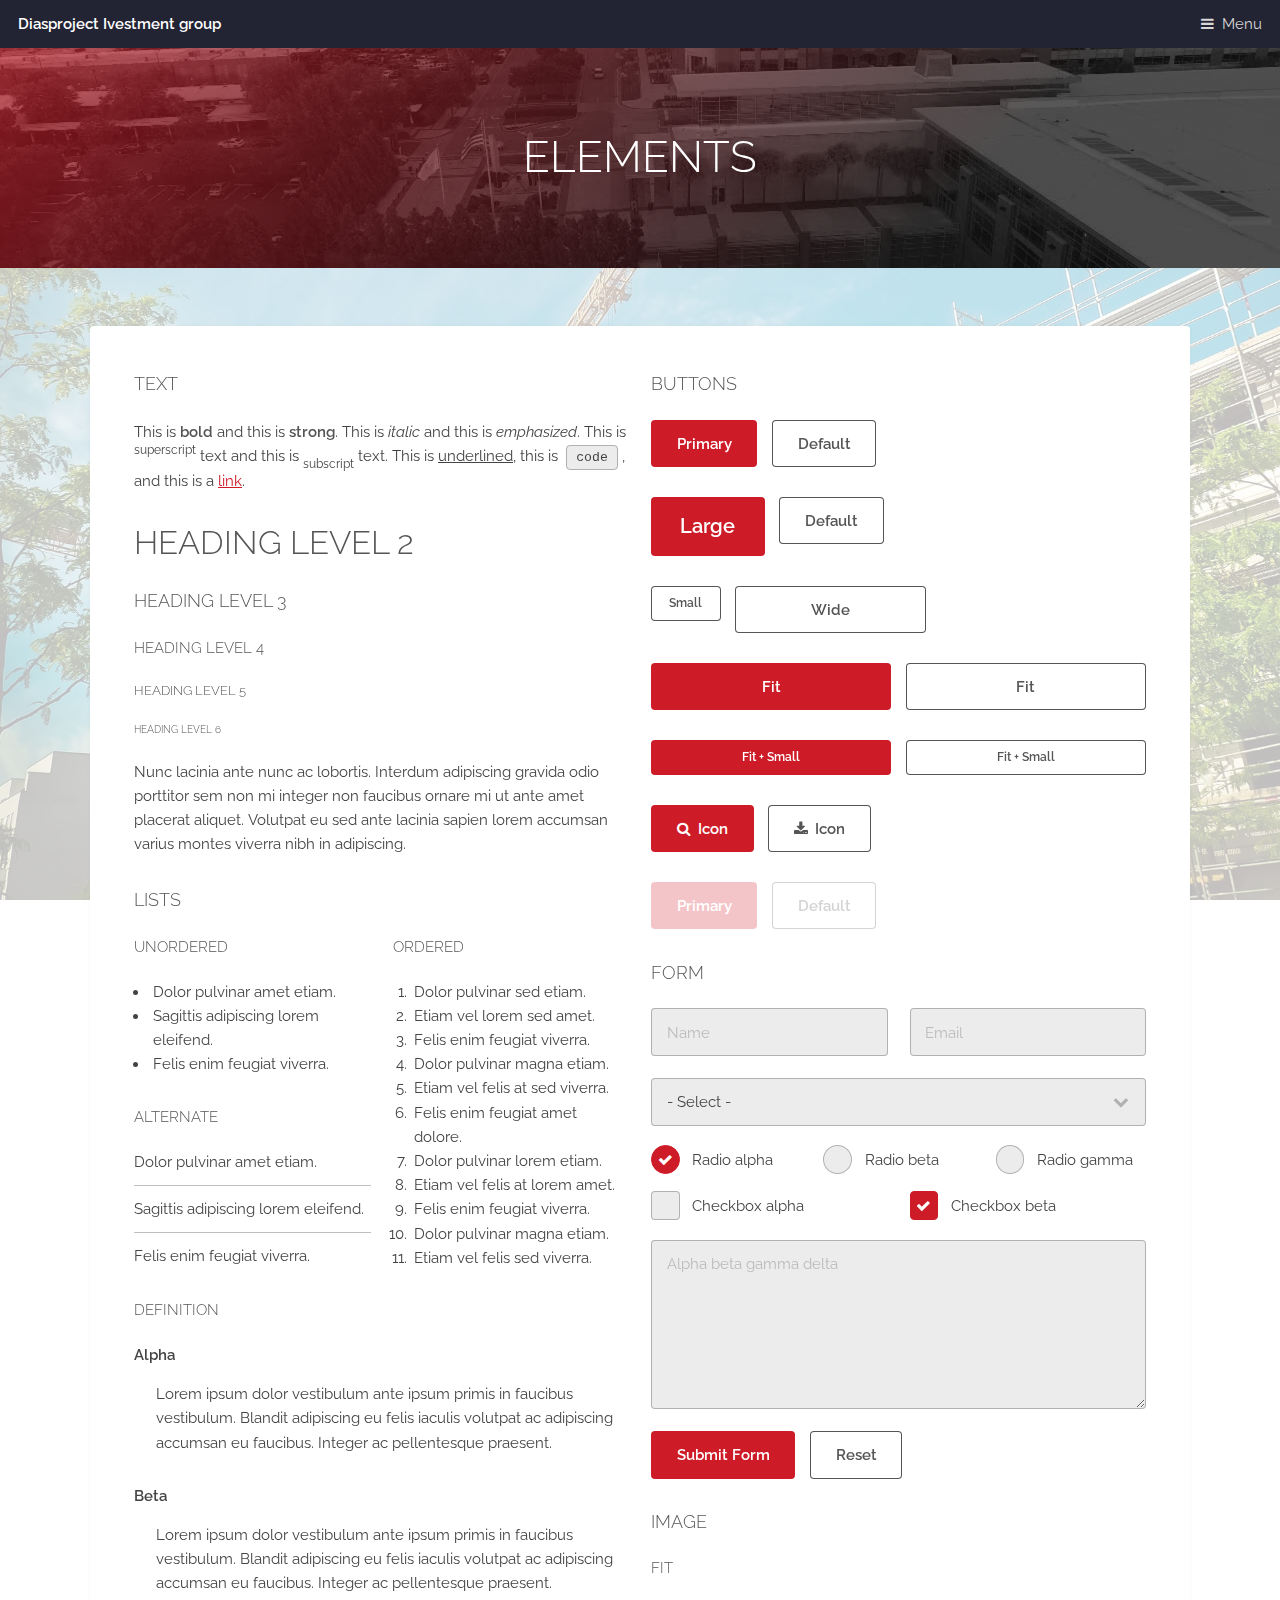
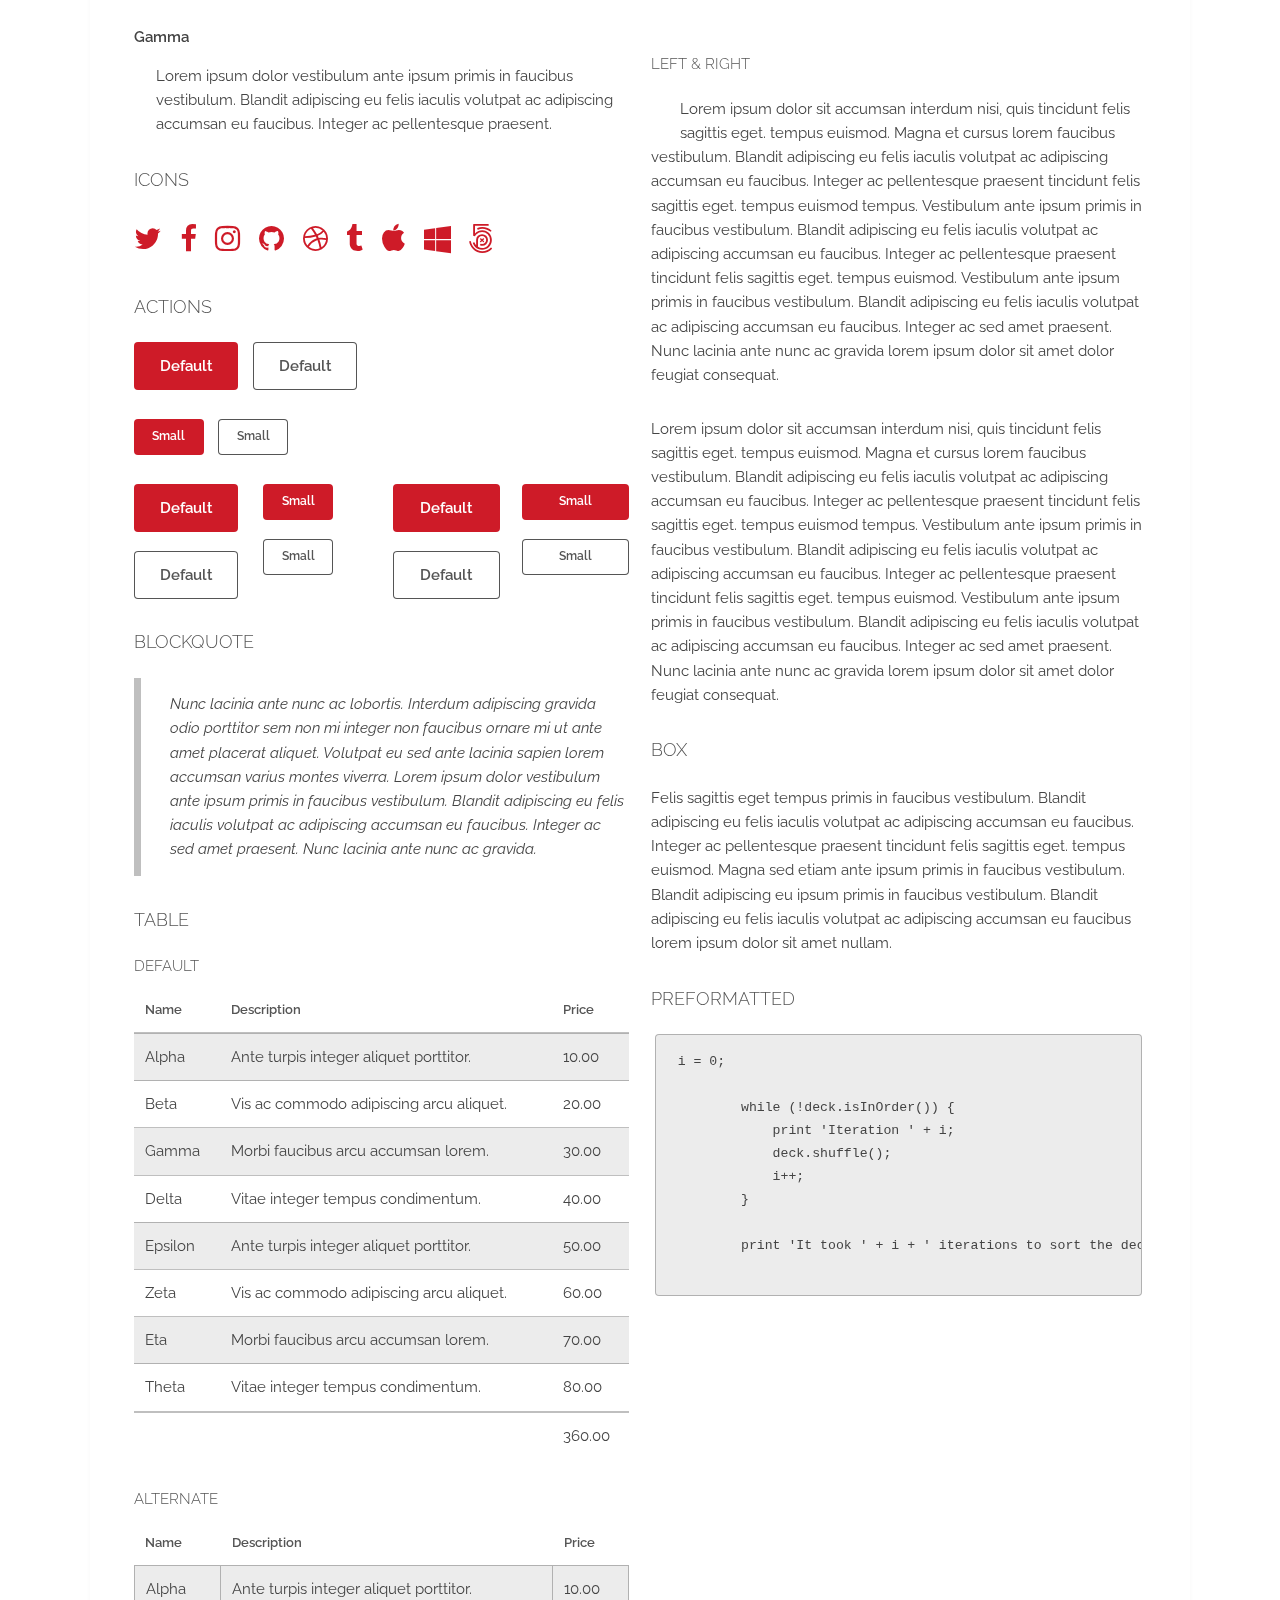
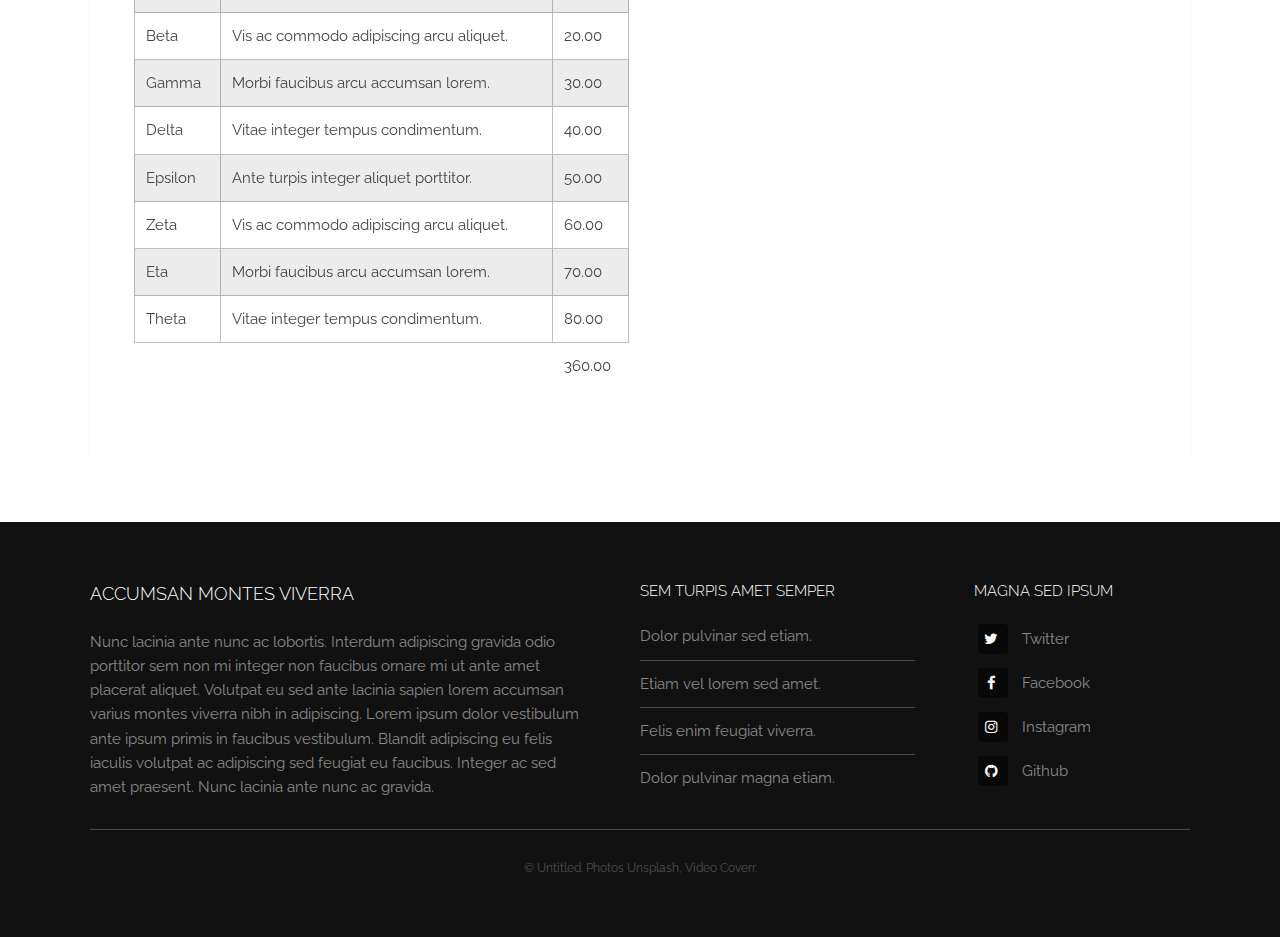
==== commit 61aef1c0: "website part 2" ====
--- a/elements.html
+++ b/elements.html
@@ -1,12 +1,8 @@
 <!DOCTYPE HTML>
-<!--
-	Industrious by TEMPLATED
-	templated.co @templatedco
-	Released for free under the Creative Commons Attribution 3.0 license (templated.co/license)
--->
 <html>
 	<head>
-		<title>Elements - Industrious by TEMPLATED</title>
+		<link rel="shortcut icon"type="image/x-con"href="images/favicon.ico"/>
+		<title>Elements</title>
 		<meta charset="utf-8" />
 		<meta name="viewport" content="width=device-width, initial-scale=1, user-scalable=no" />
 		<meta name="description" content="" />
@@ -17,7 +13,7 @@
 
 		<!-- Header -->
 			<header id="header">
-				<a class="logo" href="index.html">Industrious</a>
+				<a class="logo" href="index.html">Diasproject Ivestment group</a>
 				<nav>
 					<a href="#menu">Menu</a>
 				</nav>
@@ -27,8 +23,8 @@
 			<nav id="menu">
 				<ul class="links">
 					<li><a href="index.html">Home</a></li>
-					<li><a href="elements.html">Elements</a></li>
-					<li><a href="generic.html">Generic</a></li>
+					<li><a href="elements.html">Plus d'informations</a></li>
+					<li><a href="generic.html">Fondatrice</a></li>
 				</ul>
 			</nav>
 
@@ -512,4 +508,4 @@
 			<script src="assets/js/main.js"></script>
 
 	</body>
-</html>+</html>
--- a/assets/css/main.css
+++ b/assets/css/main.css
@@ -2010,7 +2010,7 @@
     width: 100%;
     z-index: 1; }
   #banner:after {
-    background: linear-gradient(135deg, #ce1b28 0%, #111111 74%);
+    background: linear-gradient(135deg, #ce1b28 0%, #008000 84%);
     content: ' ';
     display: block;
     height: 100%;
@@ -2392,7 +2392,7 @@
   padding-top: 3.25rem; }
   body:before {
     content: ' ';
-    background-image: url(../../images/bg.jpg);
+    background-image: url(../../images/pi8.jpg);
     background-size: cover;
     background-repeat: no-repeat;
     background-attachment: fixed;
@@ -2403,7 +2403,7 @@
     width: 100%;
     height: 100%;
     z-index: -1;
-    opacity: 0.05; }
+    opacity: 0.25; }
 
 #header {
   -moz-align-items: center;
@@ -2418,8 +2418,8 @@
   -webkit-justify-content: space-between;
   -ms-justify-content: space-between;
   justify-content: space-between;
-  background: #111111;
-  color: rgba(255, 255, 255, 0.5);
+  background: #222333;
+  color: rgba(215, 215, 215, 10);
   cursor: default;
   height: 3.25rem;
   left: 0;
@@ -2676,8 +2676,8 @@
 
 /* Menu */
 #menu {
-  background-color: #111111;
-  color: rgba(255, 255, 255, 0.5);
+  background-color: #222333;
+  color: rgba(215, 215, 215, 1);
   -moz-transform: translateX(20rem);
   -webkit-transform: translateX(20rem);
   -ms-transform: translateX(20rem);
@@ -2781,7 +2781,7 @@
     transition: color 0.2s ease-in-out;
     -webkit-tap-highlight-color: rgba(0, 0, 0, 0);
     border: 0;
-    color: rgba(255, 255, 255, 0.4);
+    color: rgba(111, 111, 111, 0.8);
     cursor: pointer;
     display: block;
     height: 3.25rem;
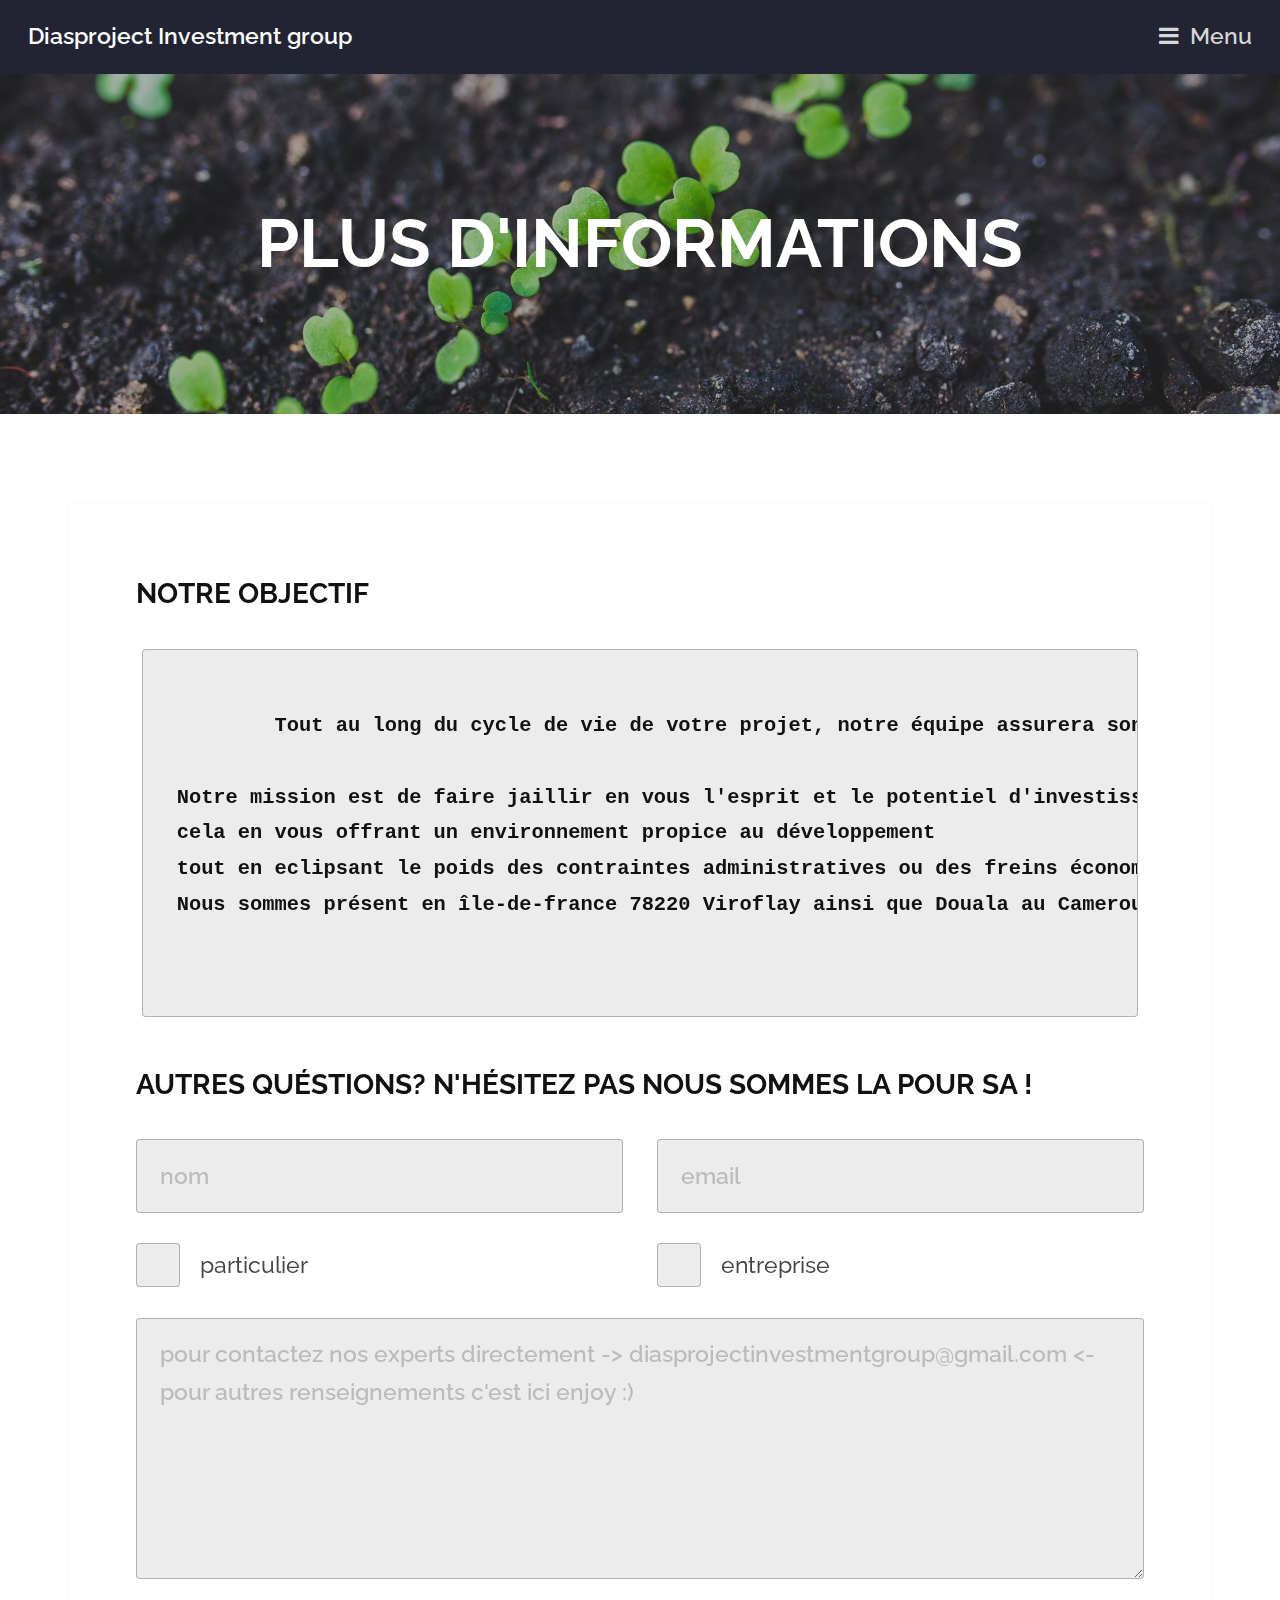
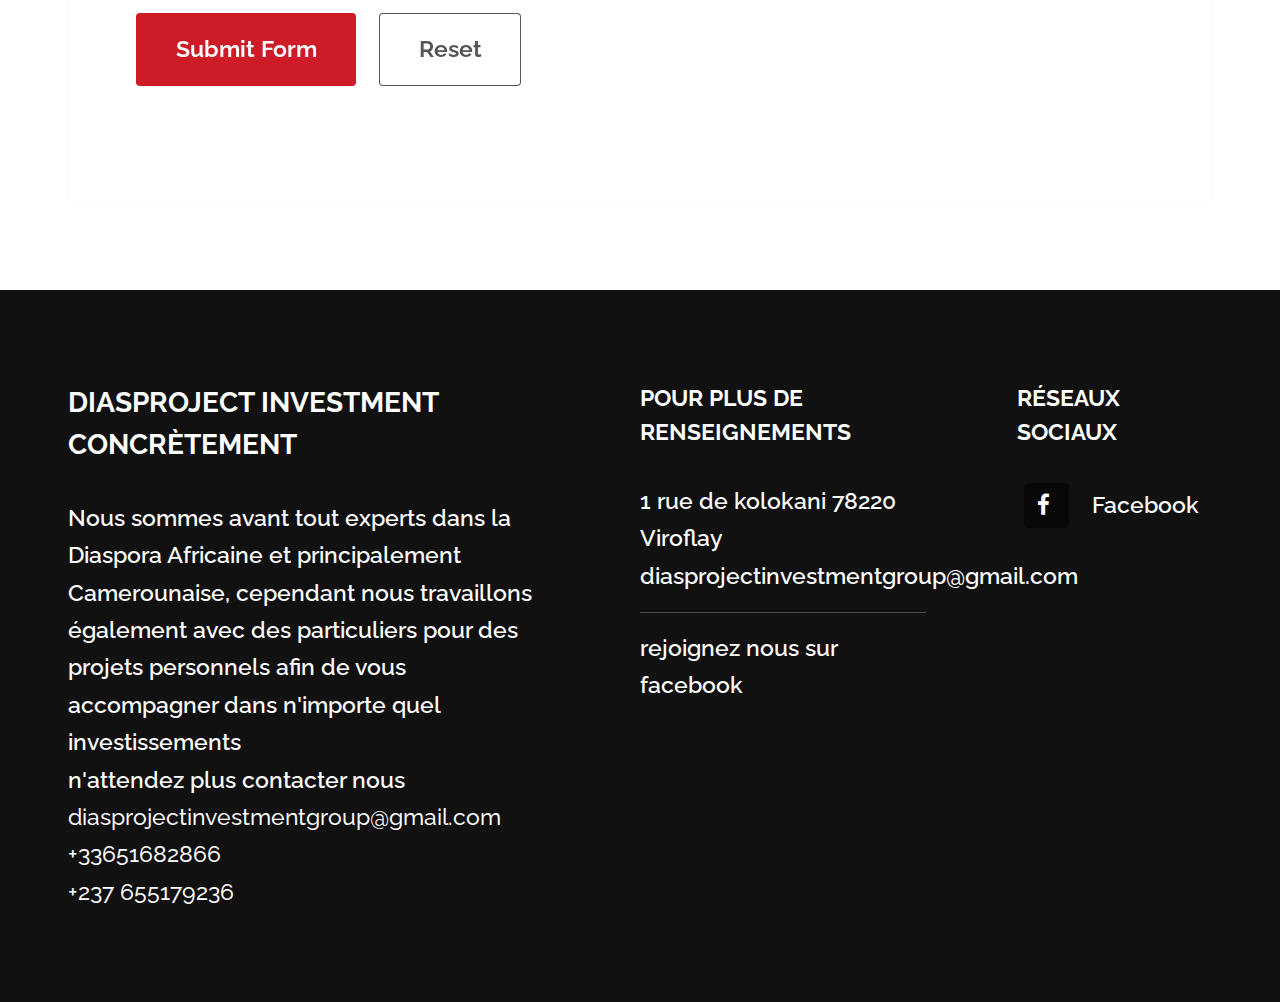
==== commit 87e53b40: "90/100" ====
--- a/elements.html
+++ b/elements.html
@@ -2,7 +2,7 @@
 <html>
 	<head>
 		<link rel="shortcut icon"type="image/x-con"href="images/favicon.ico"/>
-		<title>Elements</title>
+		<title>informations</title>
 		<meta charset="utf-8" />
 		<meta name="viewport" content="width=device-width, initial-scale=1, user-scalable=no" />
 		<meta name="description" content="" />
@@ -13,7 +13,7 @@
 
 		<!-- Header -->
 			<header id="header">
-				<a class="logo" href="index.html">Diasproject Ivestment group</a>
+				<a class="logo" href="index.html">Diasproject Investment group</a>
 				<nav>
 					<a href="#menu">Menu</a>
 				</nav>
@@ -30,355 +30,45 @@
 
 		<!-- Heading -->
 			<div id="heading" >
-				<h1>Elements</h1>
+				<h1>Plus d'informations</h1>
 			</div>
-
 		<!-- Main -->
 			<section id="main" class="wrapper">
 				<div class="inner">
 					<div class="content">
 
-					<!-- Elements -->
-						<div class="row">
-							<div class="col-6 col-12-medium">
+		<!-- Preformatted Code -->
+                <h3>Notre Objectif</h3>
+                <pre><code>
+	Tout au long du cycle de vie de votre projet, notre équipe assurera son bon déroulement.</br> 
+Notre mission est de faire jaillir en vous l'esprit et le potentiel d'investisseur qui sommeille en vous</br>cela en vous offrant un environnement propice au développement</br>tout en eclipsant le poids des contraintes administratives ou des freins économiques</br>Nous sommes présent en île-de-france 78220 Viroflay ainsi que Douala au Cameroun</br>
+        </code></pre>
 
-								<!-- Text -->
-									<h3>Text</h3>
-									<p>This is <b>bold</b> and this is <strong>strong</strong>. This is <i>italic</i> and this
-									is <em>emphasized</em>.
-									This is <sup>superscript</sup> text and this is <sub>subscript</sub> text.
-									This is <u>underlined</u>, this is <code>code</code>, and this is a <a href="#">link</a>.</p>
-									<h2>Heading Level 2</h2>
-									<h3>Heading Level 3</h3>
-									<h4>Heading Level 4</h4>
-									<h5>Heading Level 5</h5>
-									<h6>Heading Level 6</h6>
-									<p>Nunc lacinia ante nunc ac lobortis. Interdum adipiscing gravida odio porttitor sem
-									non mi integer non faucibus ornare mi ut ante amet placerat aliquet. Volutpat eu sed
-									ante lacinia sapien lorem accumsan varius montes viverra nibh in adipiscing.</p>
-
-								<!-- Lists -->
-									<h3>Lists</h3>
-									<div class="row">
-										<div class="col-6 col-12-small">
-											<h4>Unordered</h4>
-											<ul>
-												<li>Dolor pulvinar amet etiam.</li>
-												<li>Sagittis adipiscing lorem eleifend.</li>
-												<li>Felis enim feugiat viverra.</li>
-											</ul>
-											<h4>Alternate</h4>
-											<ul class="alt">
-												<li>Dolor pulvinar amet etiam.</li>
-												<li>Sagittis adipiscing lorem eleifend.</li>
-												<li>Felis enim feugiat viverra.</li>
-											</ul>
-										</div>
-										<div class="col-6 col-12-small">
-											<h4>Ordered</h4>
-											<ol>
-												<li>Dolor pulvinar sed etiam.</li>
-												<li>Etiam vel lorem sed amet.</li>
-												<li>Felis enim feugiat viverra.</li>
-												<li>Dolor pulvinar magna etiam.</li>
-												<li>Etiam vel felis at sed viverra.</li>
-												<li>Felis enim feugiat amet dolore.</li>
-												<li>Dolor pulvinar lorem etiam.</li>
-												<li>Etiam vel felis at lorem amet.</li>
-												<li>Felis enim feugiat viverra.</li>
-												<li>Dolor pulvinar magna etiam.</li>
-												<li>Etiam vel felis sed viverra.</li>
-											</ol>
-										</div>
-									</div>
-									<h4>Definition</h4>
-									<dl>
-										<dt>Alpha</dt>
-										<dd>
-											<p>Lorem ipsum dolor vestibulum ante ipsum primis in faucibus vestibulum.
-											Blandit adipiscing eu felis iaculis volutpat ac adipiscing accumsan eu faucibus.
-											Integer ac pellentesque praesent.</p>
-										</dd>
-										<dt>Beta</dt>
-										<dd>
-											<p>Lorem ipsum dolor vestibulum ante ipsum primis in faucibus vestibulum.
-											Blandit adipiscing eu felis iaculis volutpat ac adipiscing accumsan eu faucibus.
-											Integer ac pellentesque praesent.</p>
-										</dd>
-										<dt>Gamma</dt>
-										<dd>
-											<p>Lorem ipsum dolor vestibulum ante ipsum primis in faucibus vestibulum.
-											Blandit adipiscing eu felis iaculis volutpat ac adipiscing accumsan eu faucibus.
-											Integer ac pellentesque praesent.</p>
-										</dd>
-									</dl>
-
-								<!-- Icons -->
-									<h3>Icons</h3>
-									<ul class="icons">
-										<li><a href="#" class="icon fa-twitter"><span class="label">Twitter</span></a></li>
-										<li><a href="#" class="icon fa-facebook"><span class="label">Facebook</span></a></li>
-										<li><a href="#" class="icon fa-instagram"><span class="label">Instagram</span></a></li>
-										<li><a href="#" class="icon fa-github"><span class="label">Github</span></a></li>
-										<li><a href="#" class="icon fa-dribbble"><span class="label">Dribbble</span></a></li>
-										<li><a href="#" class="icon fa-tumblr"><span class="label">Tumblr</span></a></li>
-										<li><a href="#" class="icon fa-apple"><span class="label">Apple</span></a></li>
-										<li><a href="#" class="icon fa-windows"><span class="label">Windows</span></a></li>
-										<li><a href="#" class="icon fa-500px"><span class="label">500px</span></a></li>
-									</ul>
-
-								<!-- Actions -->
-									<h3>Actions</h3>
-									<ul class="actions">
-										<li><a href="#" class="button primary">Default</a></li>
-										<li><a href="#" class="button">Default</a></li>
-									</ul>
-									<ul class="actions">
-										<li><a href="#" class="button primary small">Small</a></li>
-										<li><a href="#" class="button small">Small</a></li>
-									</ul>
-									<div class="row">
-										<div class="col-3 col-12-small">
-											<ul class="actions stacked">
-												<li><a href="#" class="button primary">Default</a></li>
-												<li><a href="#" class="button">Default</a></li>
-											</ul>
-										</div>
-										<div class="col-3 col-12-small">
-											<ul class="actions stacked">
-												<li><a href="#" class="button primary small">Small</a></li>
-												<li><a href="#" class="button small">Small</a></li>
-											</ul>
-										</div>
-										<div class="col-3 col-12-small">
-											<ul class="actions stacked">
-												<li><a href="#" class="button primary fit">Default</a></li>
-												<li><a href="#" class="button fit">Default</a></li>
-											</ul>
-										</div>
-										<div class="col-3 col-12-small">
-											<ul class="actions stacked">
-												<li><a href="#" class="button primary small fit">Small</a></li>
-												<li><a href="#" class="button small fit">Small</a></li>
-											</ul>
-										</div>
-									</div>
-
-								<!-- Blockquote -->
-									<h3>Blockquote</h3>
-									<blockquote>Nunc lacinia ante nunc ac lobortis. Interdum adipiscing gravida odio
-									porttitor sem non mi integer non faucibus ornare mi ut ante amet placerat aliquet.
-									Volutpat eu sed ante lacinia sapien lorem accumsan varius montes viverra. Lorem ipsum
-									dolor vestibulum ante ipsum primis in faucibus vestibulum. Blandit adipiscing eu felis
-									iaculis volutpat ac adipiscing accumsan eu faucibus. Integer ac sed amet praesent. Nunc
-									lacinia ante nunc ac gravida.</blockquote>
-
-								<!-- Table -->
-									<h3>Table</h3>
-									<h4>Default</h4>
-									<div class="table-wrapper">
-										<table>
-											<thead>
-												<tr>
-													<th>Name</th>
-													<th>Description</th>
-													<th>Price</th>
-												</tr>
-											</thead>
-											<tbody>
-												<tr>
-													<td>Alpha</td>
-													<td>Ante turpis integer aliquet porttitor.</td>
-													<td>10.00</td>
-												</tr>
-												<tr>
-													<td>Beta</td>
-													<td>Vis ac commodo adipiscing arcu aliquet.</td>
-													<td>20.00</td>
-												</tr>
-												<tr>
-													<td>Gamma</td>
-													<td>Morbi faucibus arcu accumsan lorem.</td>
-													<td>30.00</td>
-												</tr>
-												<tr>
-													<td>Delta</td>
-													<td>Vitae integer tempus condimentum.</td>
-													<td>40.00</td>
-												</tr>
-												<tr>
-													<td>Epsilon</td>
-													<td>Ante turpis integer aliquet porttitor.</td>
-													<td>50.00</td>
-												</tr>
-												<tr>
-													<td>Zeta</td>
-													<td>Vis ac commodo adipiscing arcu aliquet.</td>
-													<td>60.00</td>
-												</tr>
-												<tr>
-													<td>Eta</td>
-													<td>Morbi faucibus arcu accumsan lorem.</td>
-													<td>70.00</td>
-												</tr>
-												<tr>
-													<td>Theta</td>
-													<td>Vitae integer tempus condimentum.</td>
-													<td>80.00</td>
-												</tr>
-											</tbody>
-											<tfoot>
-												<tr>
-													<td colspan="2"></td>
-													<td>360.00</td>
-												</tr>
-											</tfoot>
-										</table>
-									</div>
-									<h4>Alternate</h4>
-									<div class="table-wrapper">
-										<table class="alt">
-											<thead>
-												<tr>
-													<th>Name</th>
-													<th>Description</th>
-													<th>Price</th>
-												</tr>
-											</thead>
-											<tbody>
-												<tr>
-													<td>Alpha</td>
-													<td>Ante turpis integer aliquet porttitor.</td>
-													<td>10.00</td>
-												</tr>
-												<tr>
-													<td>Beta</td>
-													<td>Vis ac commodo adipiscing arcu aliquet.</td>
-													<td>20.00</td>
-												</tr>
-												<tr>
-													<td>Gamma</td>
-													<td>Morbi faucibus arcu accumsan lorem.</td>
-													<td>30.00</td>
-												</tr>
-												<tr>
-													<td>Delta</td>
-													<td>Vitae integer tempus condimentum.</td>
-													<td>40.00</td>
-												</tr>
-												<tr>
-													<td>Epsilon</td>
-													<td>Ante turpis integer aliquet porttitor.</td>
-													<td>50.00</td>
-												</tr>
-												<tr>
-													<td>Zeta</td>
-													<td>Vis ac commodo adipiscing arcu aliquet.</td>
-													<td>60.00</td>
-												</tr>
-												<tr>
-													<td>Eta</td>
-													<td>Morbi faucibus arcu accumsan lorem.</td>
-													<td>70.00</td>
-												</tr>
-												<tr>
-													<td>Theta</td>
-													<td>Vitae integer tempus condimentum.</td>
-													<td>80.00</td>
-												</tr>
-											</tbody>
-											<tfoot>
-												<tr>
-													<td colspan="2"></td>
-													<td>360.00</td>
-												</tr>
-											</tfoot>
-										</table>
-									</div>
-
-							</div>
-							<div class="col-6 col-12-medium">
-
-								<!-- Buttons -->
-									<h3>Buttons</h3>
-									<ul class="actions">
-										<li><a href="#" class="button primary">Primary</a></li>
-										<li><a href="#" class="button">Default</a></li>
-									</ul>
-									<ul class="actions">
-										<li><a href="#" class="button primary large">Large</a></li>
-										<li><a href="#" class="button">Default</a></li>
-									</ul>
-									<ul class="actions">
-										<li><a href="#" class="button small">Small</a></li>
-										<li><a href="#" class="button wide">Wide</a></li>
-									</ul>
-									<ul class="actions fit">
-										<li><a href="#" class="button primary fit">Fit</a></li>
-										<li><a href="#" class="button fit">Fit</a></li>
-									</ul>
-									<ul class="actions fit">
-										<li><a href="#" class="button primary fit small">Fit + Small</a></li>
-										<li><a href="#" class="button fit small">Fit + Small</a></li>
-									</ul>
-									<ul class="actions">
-										<li><a href="#" class="button primary icon fa-search">Icon</a></li>
-										<li><a href="#" class="button icon fa-download">Icon</a></li>
-									</ul>
-									<ul class="actions">
-										<li><span class="button primary disabled">Primary</span></li>
-										<li><span class="button disabled">Default</span></li>
-									</ul>
 
 								<!-- Form -->
-									<h3>Form</h3>
+									<h3>Autres quéstions? n'hésitez pas nous sommes la pour sa !</h3>
 									<form method="post" action="#">
 										<div class="row gtr-uniform">
 											<div class="col-6 col-12-xsmall">
-												<input type="text" name="name" id="name" value="" placeholder="Name" />
+												<input type="text" name="name" id="name" value="" placeholder="nom" />
 											</div>
 											<div class="col-6 col-12-xsmall">
-												<input type="email" name="email" id="email" value="" placeholder="Email" />
+												<input type="email" name="email" id="email" value="" placeholder="email" />
+											</div>
+											<!-- Break -->
+											<!-- Break -->
+											<!-- Break -->
+											<div class="col-6 col-12-small">
+												<input type="checkbox" id="checkbox-alpha" name="checkbox">
+												<label for="checkbox-alpha">particulier</label>
+											</div>
+											<div class="col-6 col-12-small">
+												<input type="checkbox" id="checkbox-beta" name="checkbox">
+												<label for="checkbox-beta">entreprise</label>
 											</div>
 											<!-- Break -->
 											<div class="col-12">
-												<select name="category" id="category">
-													<option value="">- Select -</option>
-													<option value="alpha">Option alpha</option>
-													<option value="beta">Option beta</option>
-													<option value="gamma">Option gamma</option>
-													<option value="delta">Option delta</option>
-													<option value="epsilon">Option epsilon</option>
-													<option value="zeta">Option zeta</option>
-													<option value="eta">Option eta</option>
-													<option value="theta">Option theta</option>
-												</select>
-											</div>
-											<!-- Break -->
-											<div class="col-4 col-12-small">
-												<input type="radio" id="radio-alpha" name="radio" checked>
-												<label for="radio-alpha">Radio alpha</label>
-											</div>
-											<div class="col-4 col-12-small">
-												<input type="radio" id="radio-beta" name="radio">
-												<label for="radio-beta">Radio beta</label>
-											</div>
-											<div class="col-4 col-12-small">
-												<input type="radio" id="radio-gamma" name="radio">
-												<label for="radio-gamma">Radio gamma</label>
-											</div>
-											<!-- Break -->
-											<div class="col-6 col-12-small">
-												<input type="checkbox" id="checkbox-alpha" name="checkbox">
-												<label for="checkbox-alpha">Checkbox alpha</label>
-											</div>
-											<div class="col-6 col-12-small">
-												<input type="checkbox" id="checkbox-beta" name="checkbox" checked>
-												<label for="checkbox-beta">Checkbox beta</label>
-											</div>
-											<!-- Break -->
-											<div class="col-12">
-												<textarea name="textarea" id="textarea" placeholder="Alpha beta gamma delta" rows="6"></textarea>
+												<textarea name="textarea" id="textarea" placeholder="pour contactez nos experts directement -> diasprojectinvestmentgroup@gmail.com <- pour autres renseignements c'est ici enjoy :)" rows="6"></textarea>
 											</div>
 											<!-- Break -->
 											<div class="col-12">
@@ -390,77 +80,6 @@
 										</div>
 									</form>
 
-								<!-- Image -->
-									<h3>Image</h3>
-									<h4>Fit</h4>
-									<span class="image fit"><img src="images/pic01.png" alt="" /></span>
-									<div class="box alt">
-										<div class="row gtr-50 gtr-uniform">
-											<div class="col-4"><span class="image fit"><img src="images/pic01.png" alt="" /></span></div>
-											<div class="col-4"><span class="image fit"><img src="images/pic01.png" alt="" /></span></div>
-											<div class="col-4"><span class="image fit"><img src="images/pic01.png" alt="" /></span></div>
-											<!-- Break -->
-											<div class="col-4"><span class="image fit"><img src="images/pic01.png" alt="" /></span></div>
-											<div class="col-4"><span class="image fit"><img src="images/pic01.png" alt="" /></span></div>
-											<div class="col-4"><span class="image fit"><img src="images/pic01.png" alt="" /></span></div>
-											<!-- Break -->
-											<div class="col-4"><span class="image fit"><img src="images/pic01.png" alt="" /></span></div>
-											<div class="col-4"><span class="image fit"><img src="images/pic01.png" alt="" /></span></div>
-											<div class="col-4"><span class="image fit"><img src="images/pic01.png" alt="" /></span></div>
-										</div>
-									</div>
-									<h4>Left &amp; Right</h4>
-									<p>
-										<span class="image left"><img src="images/pic02.png" alt="" /></span>
-										Lorem ipsum dolor sit accumsan interdum nisi, quis tincidunt felis sagittis eget.
-										tempus euismod. Magna et cursus lorem faucibus vestibulum. Blandit adipiscing eu
-										felis iaculis volutpat ac adipiscing accumsan eu faucibus. Integer ac pellentesque
-										praesent tincidunt felis sagittis eget. tempus euismod tempus. Vestibulum ante ipsum
-										primis in faucibus vestibulum. Blandit adipiscing eu felis iaculis volutpat ac
-										adipiscing accumsan eu faucibus. Integer ac pellentesque praesent tincidunt felis
-										sagittis eget. tempus euismod. Vestibulum ante ipsum primis in faucibus vestibulum.
-										Blandit adipiscing eu felis iaculis volutpat ac adipiscing accumsan eu faucibus.
-										Integer ac sed amet praesent. Nunc lacinia ante nunc ac gravida lorem ipsum dolor
-										sit amet dolor feugiat consequat.
-									</p>
-									<p>
-										<span class="image right"><img src="images/pic02.png" alt="" /></span>
-										Lorem ipsum dolor sit accumsan interdum nisi, quis tincidunt felis sagittis eget.
-										tempus euismod. Magna et cursus lorem faucibus vestibulum. Blandit adipiscing eu
-										felis iaculis volutpat ac adipiscing accumsan eu faucibus. Integer ac pellentesque
-										praesent tincidunt felis sagittis eget. tempus euismod tempus. Vestibulum ante ipsum
-										primis in faucibus vestibulum. Blandit adipiscing eu felis iaculis volutpat ac
-										adipiscing accumsan eu faucibus. Integer ac pellentesque praesent tincidunt felis
-										sagittis eget. tempus euismod. Vestibulum ante ipsum primis in faucibus vestibulum.
-										Blandit adipiscing eu felis iaculis volutpat ac adipiscing accumsan eu faucibus.
-										Integer ac sed amet praesent. Nunc lacinia ante nunc ac gravida lorem ipsum dolor
-										sit amet dolor feugiat consequat.
-									</p>
-
-								<!-- Box -->
-									<h3>Box</h3>
-									<div class="box">
-										<p>Felis sagittis eget tempus primis in faucibus vestibulum. Blandit adipiscing eu
-										felis iaculis volutpat ac adipiscing accumsan eu faucibus. Integer ac pellentesque
-										praesent tincidunt felis sagittis eget. tempus euismod. Magna sed etiam ante ipsum
-										primis in faucibus vestibulum. Blandit adipiscing eu ipsum primis in faucibus
-										vestibulum. Blandit adipiscing eu felis iaculis volutpat ac adipiscing accumsan eu
-										faucibus lorem ipsum dolor sit amet nullam.</p>
-									</div>
-
-								<!-- Preformatted Code -->
-									<h3>Preformatted</h3>
-									<pre><code>i = 0;
-
-	while (!deck.isInOrder()) {
-	    print 'Iteration ' + i;
-	    deck.shuffle();
-	    i++;
-	}
-
-	print 'It took ' + i + ' iterations to sort the deck.';
-	</code></pre>
-
 							</div>
 						</div>
 					</div>
@@ -468,44 +87,39 @@
 			</section>
 
 		<!-- Footer -->
-			<footer id="footer">
-				<div class="inner">
-					<div class="content">
-						<section>
-							<h3>Accumsan montes viverra</h3>
-							<p>Nunc lacinia ante nunc ac lobortis. Interdum adipiscing gravida odio porttitor sem non mi integer non faucibus ornare mi ut ante amet placerat aliquet. Volutpat eu sed ante lacinia sapien lorem accumsan varius montes viverra nibh in adipiscing. Lorem ipsum dolor vestibulum ante ipsum primis in faucibus vestibulum. Blandit adipiscing eu felis iaculis volutpat ac adipiscing sed feugiat eu faucibus. Integer ac sed amet praesent. Nunc lacinia ante nunc ac gravida.</p>
-						</section>
-						<section>
-							<h4>Sem turpis amet semper</h4>
-							<ul class="alt">
-								<li><a href="#">Dolor pulvinar sed etiam.</a></li>
-								<li><a href="#">Etiam vel lorem sed amet.</a></li>
-								<li><a href="#">Felis enim feugiat viverra.</a></li>
-								<li><a href="#">Dolor pulvinar magna etiam.</a></li>
-							</ul>
-						</section>
-						<section>
-							<h4>Magna sed ipsum</h4>
-							<ul class="plain">
-								<li><a href="#"><i class="icon fa-twitter">&nbsp;</i>Twitter</a></li>
-								<li><a href="#"><i class="icon fa-facebook">&nbsp;</i>Facebook</a></li>
-								<li><a href="#"><i class="icon fa-instagram">&nbsp;</i>Instagram</a></li>
-								<li><a href="#"><i class="icon fa-github">&nbsp;</i>Github</a></li>
-							</ul>
-						</section>
-					</div>
-					<div class="copyright">
-						&copy; Untitled. Photos <a href="https://unsplash.co">Unsplash</a>, Video <a href="https://coverr.co">Coverr</a>.
-					</div>
-				</div>
-			</footer>
+                        <footer id="footer">
+                                <div class="inner">
+                                        <div class="content">
+                                                <section>
+                                                        <h3>Diasproject investment concrètement</h3>
+                                                        <p>Nous sommes avant tout experts dans la Diaspora Africaine et principalement Camerounaise, cependant nous travaillons également avec des particuliers pour des projets personnels afin de vous accompagner dans n'importe quel investissements</br>n'attendez plus contacter nous  <strong>diasprojectinvestmentgroup@gmail.com</br>+33651682866</br>+237 655179236</strong></p>
+                                                </section>
+                                                <section>
+                                                        <h4>Pour plus de renseignements</h4>
+                                                        <ul class="alt">
+                                                                <li><a href="#"></a>1 rue de kolokani 78220 Viroflay</br>diasprojectinvestmentgroup@gmail.com</li>
+                                                                <li><a href="#"><a href="https://www.facebook.com/Diasprojectinvestmentgroup">rejoignez nous sur facebook</a></a></li>
+                                                        </ul>
+                                                </section>
+                                                <section>
+                                                        <h4>réseaux sociaux</h4>
+                                                        <ul class="plain">
+                                                        </a></li>
+                                                                <li><a href="#"><a href="https://www.facebook.com/Diasprojectinvestmentgroup"><i class="icon fa-facebook">&nbsp;</i>Facebook</a></li>
+                                                        </ul>
+                                                </section>
+                                        </div>
+                                        </div>
+                                </div>
+                        </footer>
 
-		<!-- Scripts -->
-			<script src="assets/js/jquery.min.js"></script>
-			<script src="assets/js/browser.min.js"></script>
-			<script src="assets/js/breakpoints.min.js"></script>
-			<script src="assets/js/util.js"></script>
-			<script src="assets/js/main.js"></script>
+                <!-- Scripts -->
+                        <script src="assets/js/jquery.min.js"></script>
+                        <script src="assets/js/browser.min.js"></script>
+                        <script src="assets/js/breakpoints.min.js"></script>
+                        <script src="assets/js/util.js"></script>
+                        <script src="assets/js/main.js"></script>
 
-	</body>
+        </body>
 </html>
+
--- a/assets/css/main.css
+++ b/assets/css/main.css
@@ -1,10 +1,5 @@
 @import url(font-awesome.min.css);
 @import url("https://fonts.googleapis.com/css?family=Raleway:200,300,400,500,600");
-/*
-	Industrious by TEMPLATED
-	templated.co @templatedco
-	Released for free under the Creative Commons Attribution 3.0 license (templated.co/license)
-*/
 /* Basic */
 @-ms-viewport {
   width: device-width; }
@@ -89,24 +84,24 @@
 
 /* Typography */
 html {
-  font-size: 13pt; }
+  font-size: 17pt; }
   @media screen and (max-width: 1680px) {
     html {
-      font-size: 11pt; } }
+      font-size: 17pt; } }
   @media screen and (max-width: 980px) {
     html {
-      font-size: 12pt; } }
+      font-size: 17pt; } }
   @media screen and (max-width: 480px) {
     html {
-      font-size: 11pt; } }
+      font-size: 17pt; } }
 
 body {
   background-color: #ffffff;
-  color: #444444; }
+  color: #111111; }
 
 body, input, select, textarea {
   font-family: "Raleway", Arial, Helvetica, sans-serif;
-  font-weight: 400;
+  font-weight: 550;
   font-size: 1rem;
   line-height: 1.65; }
 
@@ -120,7 +115,7 @@
     text-decoration: none; }
 
 strong, b {
-  font-weight: 600; }
+  font-weight: 450; }
 
 em, i {
   font-style: italic; }
@@ -137,7 +132,7 @@
     margin-right: auto; }
 
 h1, h2, h3, h4, h5, h6 {
-  font-weight: 300;
+  font-weight: 680;
   line-height: 1.5;
   text-transform: uppercase;
   margin: 0 0 1.5rem 0; }
@@ -222,13 +217,13 @@
   color: #555555; }
 
 a {
-  color: #ce1b28; }
+  color: #0F86DA; }
 
 strong, b {
   color: #555555; }
 
 h1, h2, h3, h4, h5, h6 {
-  color: #555555; }
+  color: #111111; }
 
 blockquote {
   border-left-color: rgba(0, 0, 0, 0.25); }
@@ -267,7 +262,7 @@
   border-radius: 4px;
   cursor: pointer;
   display: inline-block;
-  font-weight: 600;
+  font-weight: 650;
   height: 3.25rem;
   line-height: 3.25rem;
   padding: 0 1.75rem;
@@ -447,7 +442,7 @@
     cursor: pointer;
     display: inline-block;
     font-size: 1rem;
-    font-weight: 400;
+    font-weight: 450;
     padding-left: 2.825rem;
     padding-right: 0.875rem;
     position: relative; }
@@ -1798,7 +1793,7 @@
   -ms-flex-align: center;
   -ms-flex-pack: center;
   background-color: #111111;
-  color: rgba(255, 255, 255, 0.5);
+  color: rgba(255, 255, 255, 8);
   -moz-align-items: center;
   -webkit-align-items: center;
   -ms-align-items: center;
@@ -1811,7 +1806,6 @@
   -webkit-justify-content: center;
   -ms-justify-content: center;
   justify-content: center;
-  background-image: url("../../images/banner.jpg");
   background-position: center;
   background-repeat: no-repeat;
   background-size: cover;
@@ -1968,10 +1962,10 @@
     #banner > .inner > :last-child {
       margin-bottom: 0; }
   #banner h1 {
-    font-size: 4rem;
+    font-size: 3rem;
     margin-bottom: 1rem; }
   #banner p {
-    font-size: 1.5rem; }
+    font-size: 1.2rem; }
   #banner a {
     color: rgba(255, 255, 255, 0.5);
     text-decoration: none; }
@@ -2010,7 +2004,7 @@
     width: 100%;
     z-index: 1; }
   #banner:after {
-    background: linear-gradient(135deg, #ce1b28 0%, #008000 84%);
+    background: linear-gradient(120deg, #183558 0%, #581845 82%);
     content: ' ';
     display: block;
     height: 100%;
@@ -2059,7 +2053,7 @@
 /* CTA */
 #cta {
   background-color: #ce1b28;
-  color: rgba(255, 255, 255, 0.75);
+  color: rgba(0, 0, 0, 8);
   background-attachment: fixed;
   background-image: linear-gradient(rgba(206, 27, 40, 0.25), rgba(206, 27, 40, 0.25)), url(../../images/pi6.jpg);
   background-position: bottom;
@@ -2075,7 +2069,7 @@
   #cta strong, #cta b {
     color: #ffffff; }
   #cta h1, #cta h2, #cta h3, #cta h4, #cta h5, #cta h6 {
-    color: #ffffff; }
+    color: #111111; }
   #cta blockquote {
     border-left-color: rgba(255, 255, 255, 0.25); }
   #cta code {
@@ -2207,7 +2201,7 @@
 /* Footer */
 #footer {
   background-color: #111111;
-  color: rgba(255, 255, 255, 0.5);
+  color: rgba(255, 255, 255, 8);
   padding: 8rem 0 6rem 0 ; }
   #footer input, #footer select, #footer textarea {
     color: #ffffff; }
@@ -2340,7 +2334,7 @@
     #footer .testimonials .content .credit strong {
       color: #ce1b28; }
   #footer a {
-    color: rgba(255, 255, 255, 0.5);
+    color: rgba(255, 255, 255, 8);
     text-decoration: none; }
     #footer a:hover {
       color: #ce1b28; }
@@ -2392,7 +2386,7 @@
   padding-top: 3.25rem; }
   body:before {
     content: ' ';
-    background-image: url(../../images/pi8.jpg);
+    background-image: url(../../images/t2.jpg);
     background-size: cover;
     background-repeat: no-repeat;
     background-attachment: fixed;
@@ -2403,7 +2397,7 @@
     width: 100%;
     height: 100%;
     z-index: -1;
-    opacity: 0.25; }
+    opacity: 0.45; }
 
 #header {
   -moz-align-items: center;
@@ -2499,7 +2493,7 @@
   -webkit-justify-content: center;
   -ms-justify-content: center;
   justify-content: center;
-  background-image: linear-gradient(rgba(17, 17, 17, 0.25), rgba(17, 17, 17, 0.25)), url("../../images/banner.jpg");
+  background-image: linear-gradient(rgba(17, 17, 17, 0.25), rgba(17, 17, 17, 0.25)), url("../../images/pi4.jpg");
   background-position: center;
   background-repeat: no-repeat;
   background-size: cover;
@@ -2642,7 +2636,6 @@
     #heading .testimonials .content .credit strong {
       color: #ce1b28; }
   #heading:before {
-    background: linear-gradient(135deg, #ce1b28 0%, #111111 74%);
     content: ' ';
     display: block;
     height: 100%;
